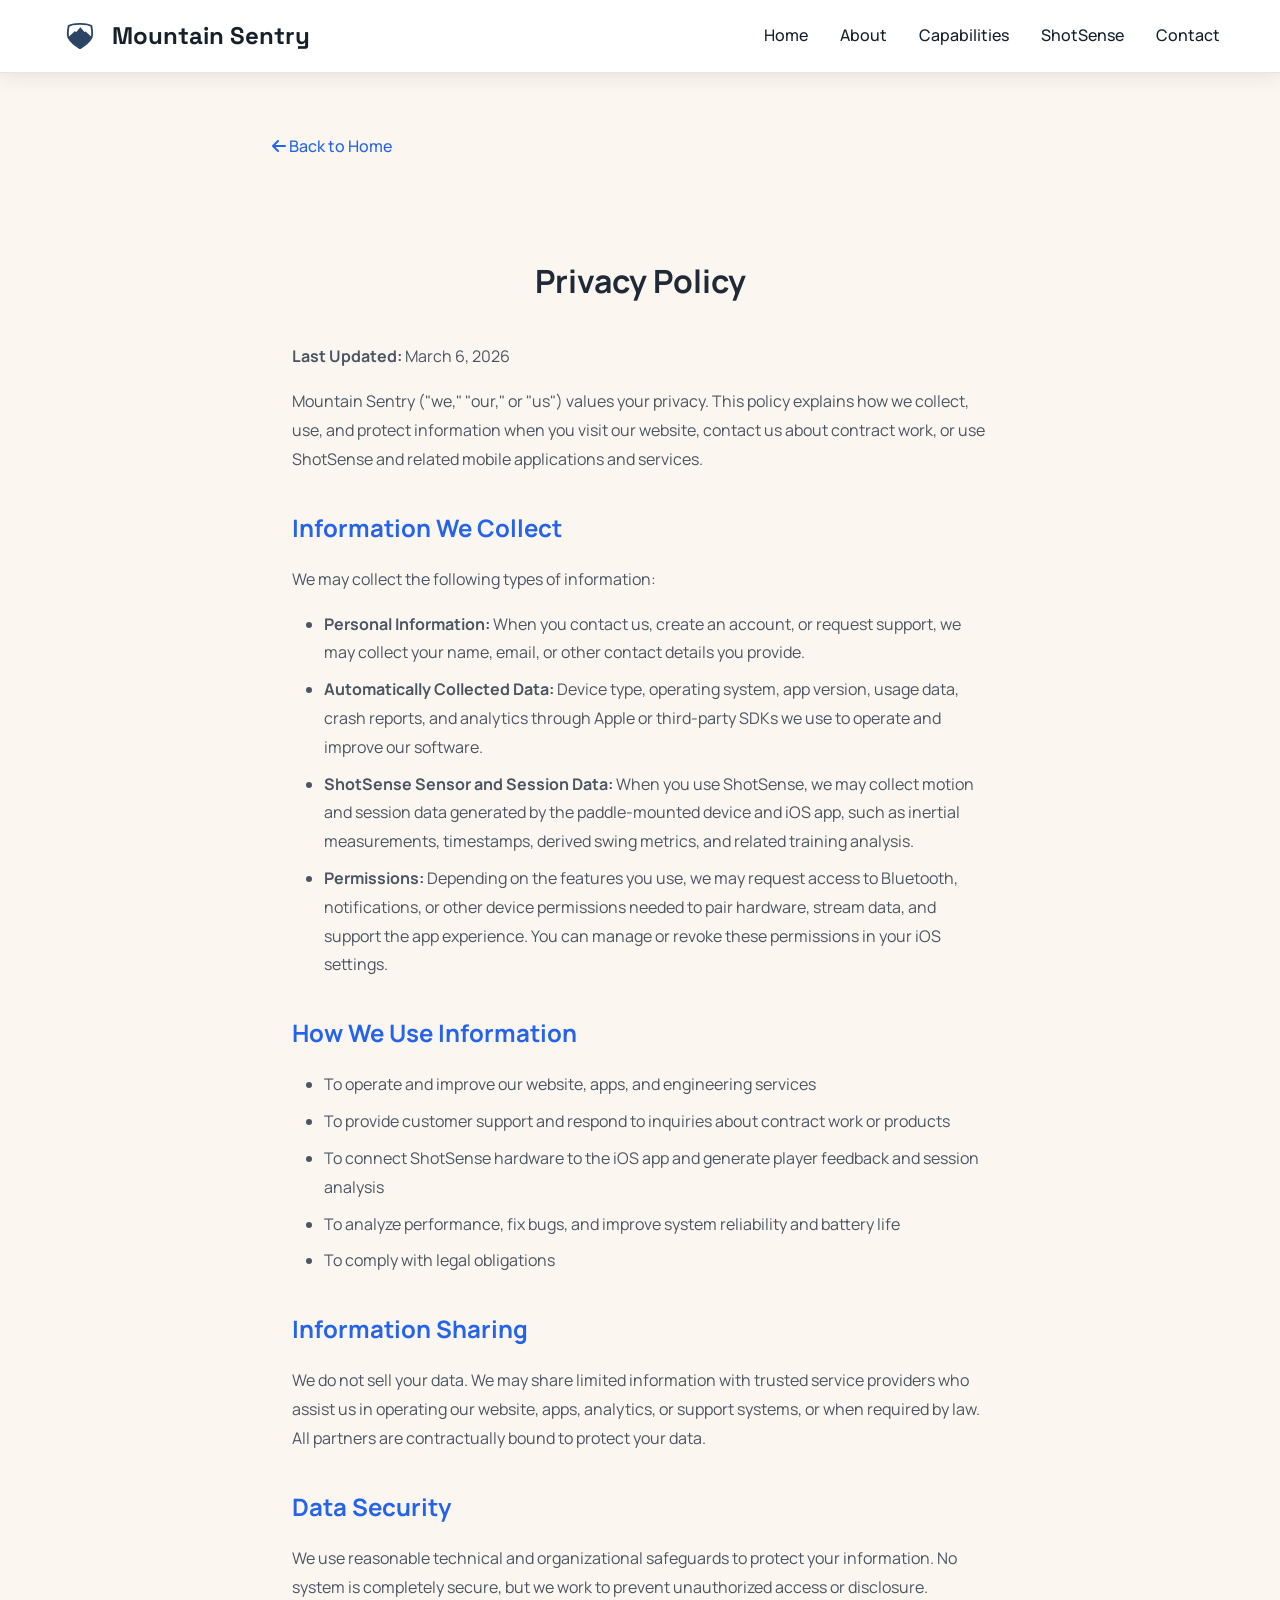
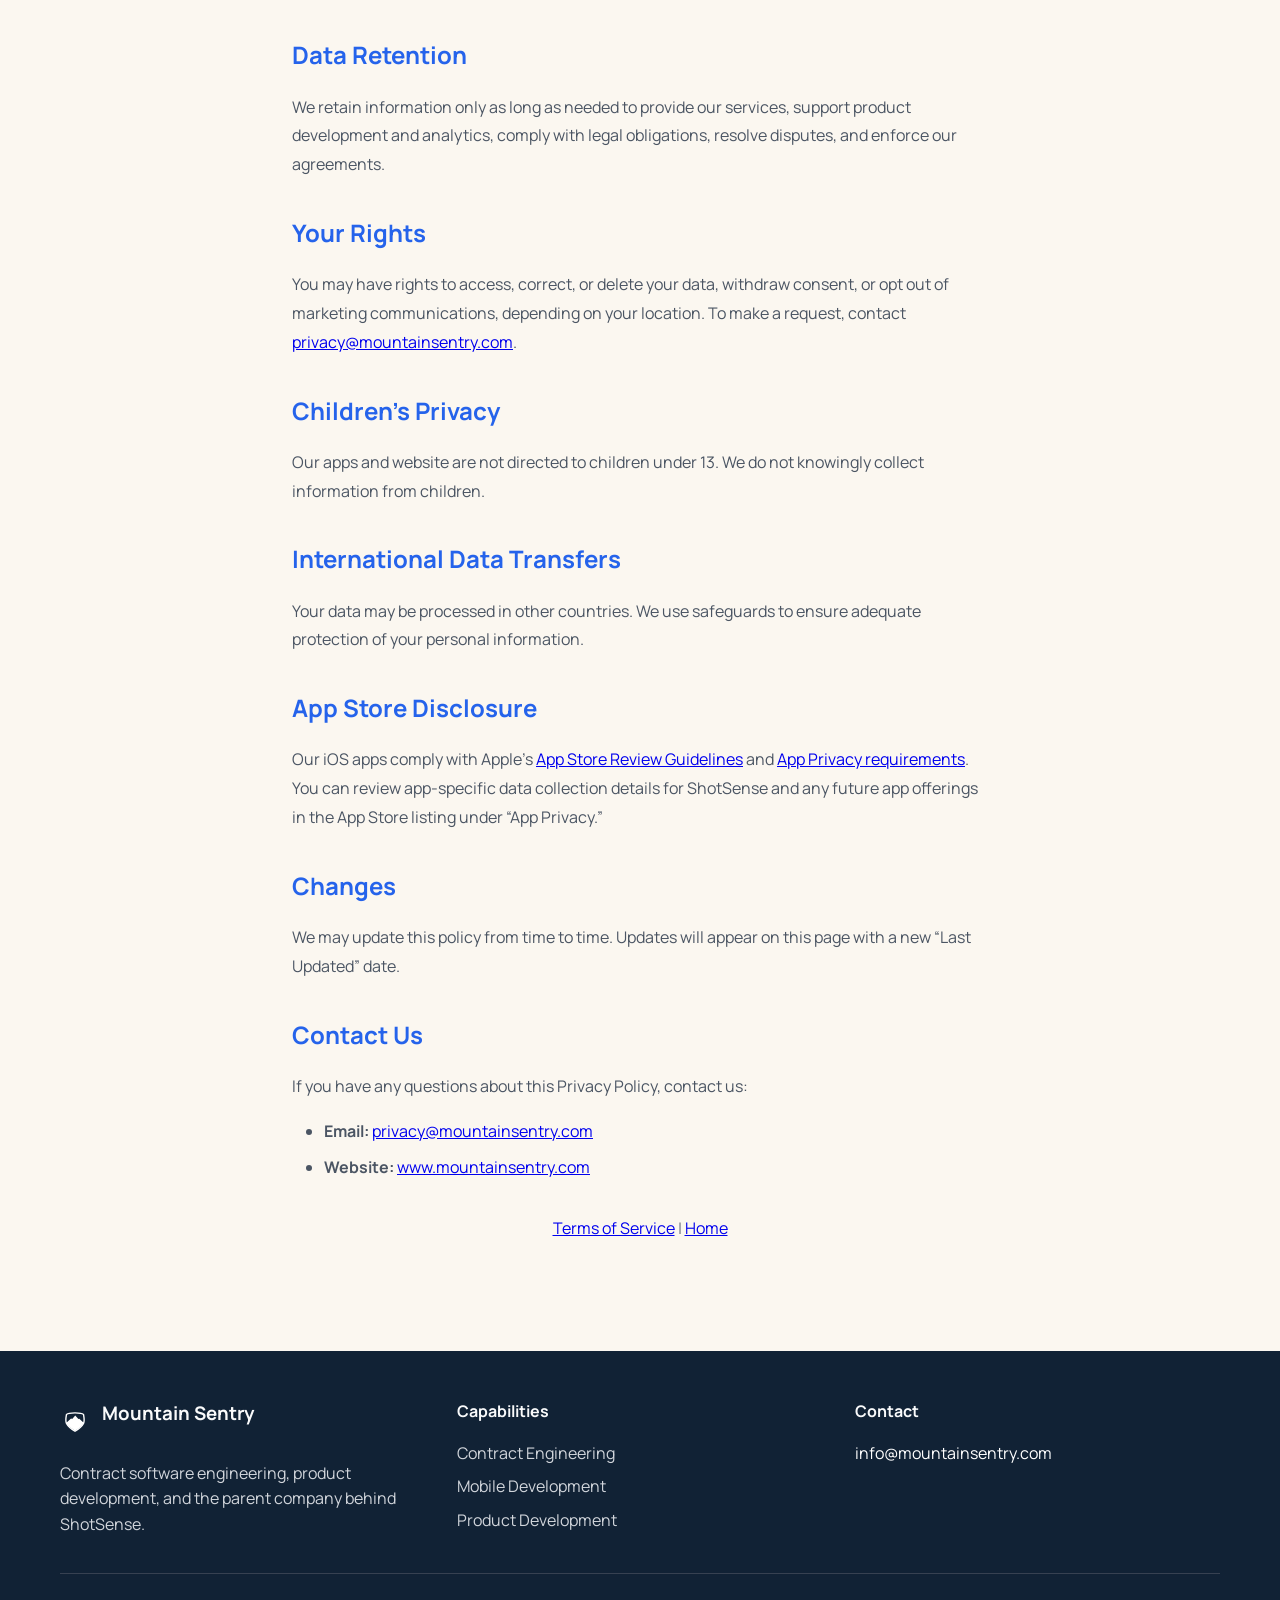
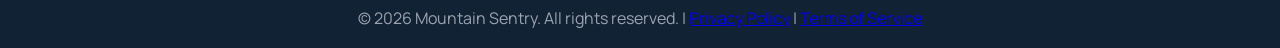
==== privacy-policy.html @ c1ce0cc3 "initial commit" ====
<!DOCTYPE html>
<html lang="en">

<head>
  <meta charset="UTF-8">
  <meta name="viewport" content="width=device-width, initial-scale=1.0">
  <title>Privacy Policy - Mountain Sentry</title>
  <link rel="stylesheet" href="styles.css">
  <link
    href="https://fonts.googleapis.com/css2?family=Manrope:wght@400;500;600;700;800&family=Space+Grotesk:wght@500;700&display=swap"
    rel="stylesheet">
  <link rel="stylesheet" href="https://cdnjs.cloudflare.com/ajax/libs/font-awesome/6.0.0/css/all.min.css">
  <style>
    .legal-content {
      max-width: 800px;
      margin: 0 auto;
      padding: 2rem;
      line-height: 1.8;
    }

    .legal-content h1 {
      color: #1f2937;
      margin-bottom: 2rem;
      text-align: center;
    }

    .legal-content h2 {
      color: #2563eb;
      margin-top: 2rem;
      margin-bottom: 1rem;
    }

    .legal-content h3 {
      color: #374151;
      margin-top: 1.5rem;
      margin-bottom: 0.5rem;
    }

    .legal-content p {
      margin-bottom: 1rem;
      color: #4b5563;
    }

    .legal-content ul {
      margin-bottom: 1rem;
      padding-left: 2rem;
    }

    .legal-content li {
      margin-bottom: 0.5rem;
      color: #4b5563;
    }

    .back-link {
      display: inline-block;
      margin-bottom: 2rem;
      color: #2563eb;
      text-decoration: none;
      font-weight: 500;
    }

    .back-link:hover {
      text-decoration: underline;
    }

    .last-updated {
      background: #f3f4f6;
      padding: 1rem;
      border-radius: 8px;
      margin-bottom: 2rem;
      text-align: center;
      color: #6b7280;
    }
  </style>
</head>

<body>
  <!-- Navigation -->
  <nav class="navbar">
    <div class="nav-container">
      <div class="nav-logo">
        <img src="logo.svg" alt="Mountain Sentry Logo" class="logo-img">
        <h2>Mountain Sentry</h2>
      </div>
      <ul class="nav-menu">
        <li class="nav-item">
          <a href="index.html" class="nav-link">Home</a>
        </li>
        <li class="nav-item">
          <a href="index.html#about" class="nav-link">About</a>
        </li>
        <li class="nav-item">
          <a href="index.html#capabilities" class="nav-link">Capabilities</a>
        </li>
        <li class="nav-item">
          <a href="index.html#shotsense" class="nav-link">ShotSense</a>
        </li>
        <li class="nav-item">
          <a href="index.html#contact" class="nav-link">Contact</a>
        </li>
      </ul>
      <div class="hamburger">
        <span class="bar"></span>
        <span class="bar"></span>
        <span class="bar"></span>
      </div>
    </div>
  </nav>

  <!-- Main Content -->
  <div class="container" style="padding-top: 100px;">
    <div class="legal-content">
      <a href="index.html" class="back-link">
        <i class="fas fa-arrow-left"></i> Back to Home
      </a>

      <div class="container" style="padding: 60px 20px; max-width: 800px; margin: auto;">
        <h1>Privacy Policy</h1>
        <p><strong>Last Updated:</strong> March 6, 2026</p>

        <p>Mountain Sentry ("we," "our," or "us") values your privacy. This policy explains how we collect, use, and
          protect information when you visit our website, contact us about contract work, or use ShotSense and related
          mobile applications and services.</p>

        <h2>Information We Collect</h2>
        <p>We may collect the following types of information:</p>
        <ul>
          <li><strong>Personal Information:</strong> When you contact us, create an account, or request support, we may
            collect your name, email, or other contact details you provide.</li>
          <li><strong>Automatically Collected Data:</strong> Device type, operating system, app version, usage data,
            crash reports, and analytics through Apple or third-party SDKs we use to operate and improve our software.
          </li>
          <li><strong>ShotSense Sensor and Session Data:</strong> When you use ShotSense, we may collect motion and
            session data generated by the paddle-mounted device and iOS app, such as inertial measurements, timestamps,
            derived swing metrics, and related training analysis.</li>
          <li><strong>Permissions:</strong> Depending on the features you use, we may request access to Bluetooth,
            notifications, or other device permissions needed to pair hardware, stream data, and support the app
            experience. You can manage or revoke these permissions in your iOS settings.</li>
        </ul>

        <h2>How We Use Information</h2>
        <ul>
          <li>To operate and improve our website, apps, and engineering services</li>
          <li>To provide customer support and respond to inquiries about contract work or products</li>
          <li>To connect ShotSense hardware to the iOS app and generate player feedback and session analysis</li>
          <li>To analyze performance, fix bugs, and improve system reliability and battery life</li>
          <li>To comply with legal obligations</li>
        </ul>

        <h2>Information Sharing</h2>
        <p>We do not sell your data. We may share limited information with trusted service providers who assist us in
          operating our website, apps, analytics, or support systems, or when required by law. All partners are
          contractually bound to protect your data.</p>

        <h2>Data Security</h2>
        <p>We use reasonable technical and organizational safeguards to protect your information. No system is
          completely secure, but we work to prevent unauthorized access or disclosure.</p>

        <h2>Data Retention</h2>
        <p>We retain information only as long as needed to provide our services, support product development and
          analytics, comply with legal obligations, resolve disputes, and enforce our agreements.</p>

        <h2>Your Rights</h2>
        <p>You may have rights to access, correct, or delete your data, withdraw consent, or opt out of marketing
          communications, depending on your location. To make a request, contact <a
            href="mailto:privacy@mountainsentry.com">privacy@mountainsentry.com</a>.</p>

        <h2>Children’s Privacy</h2>
        <p>Our apps and website are not directed to children under 13. We do not knowingly collect information from
          children.</p>

        <h2>International Data Transfers</h2>
        <p>Your data may be processed in other countries. We use safeguards to ensure adequate protection of your
          personal
          information.</p>

        <h2>App Store Disclosure</h2>
        <p>Our iOS apps comply with Apple’s <a href="https://developer.apple.com/app-store/review/guidelines/"
            target="_blank">App Store Review Guidelines</a> and <a href="https://developer.apple.com/privacy/"
            target="_blank">App Privacy requirements</a>. You can review app-specific data collection details for
          ShotSense and any future app offerings in the App Store listing under “App Privacy.”</p>

        <h2>Changes</h2>
        <p>We may update this policy from time to time. Updates will appear on this page with a new “Last Updated” date.
        </p>

        <h2>Contact Us</h2>
        <p>If you have any questions about this Privacy Policy, contact us:</p>
        <ul>
          <li><strong>Email:</strong> <a href="mailto:privacy@mountainsentry.com">privacy@mountainsentry.com</a></li>
          <li><strong>Website:</strong> <a href="https://www.mountainsentry.com">www.mountainsentry.com</a></li>
        </ul>

        <p style="text-align: center; color: #6b7280; margin-top: 2rem;">
          <a href="https://www.mountainsentry.com/terms-of-service.html">Terms of Service</a> |
          <a href="https://www.mountainsentry.com">Home</a>
        </p>
      </div>

    </div>
  </div>


  <!-- Footer -->
  <footer class="footer">
    <div class="container">
      <div class="footer-content">
        <div class="footer-section">
          <div class="footer-logo">
            <img src="logo.svg" alt="Mountain Sentry Logo" class="footer-logo-img">
            <h3>Mountain Sentry</h3>
          </div>
          <p>Contract software engineering, product development, and the parent company behind ShotSense.</p>
        </div>
        <div class="footer-section">
          <h4>Capabilities</h4>
          <ul>
            <li><a href="index.html#capabilities">Contract Engineering</a></li>
            <li><a href="index.html#capabilities">Mobile Development</a></li>
            <li><a href="index.html#capabilities">Product Development</a></li>
          </ul>
        </div>
        <div class="footer-section">
          <h4>Contact</h4>
          <ul>
            <li>info@mountainsentry.com</li>
          </ul>
        </div>
      </div>
      <div class="footer-bottom">
        <p>&copy; 2026 Mountain Sentry. All rights reserved. |
          <a href="privacy-policy.html">Privacy Policy</a> |
          <a href="terms-of-service.html">Terms of Service</a>
        </p>
      </div>
    </div>
  </footer>

  <script src="script.js"></script>
</body>

</html>
---- styles.css ----
:root {
  --bg: #f3efe6;
  --bg-soft: #fbf7f0;
  --surface: #ffffff;
  --surface-strong: #112235;
  --text: #16202a;
  --text-soft: #516170;
  --accent: #d26839;
  --accent-dark: #b34f24;
  --accent-cool: #1f7a78;
  --border: #e4dbce;
  --shadow: 0 20px 45px rgba(17, 34, 53, 0.08);
}

/* Reset and Base Styles */
* {
  margin: 0;
  padding: 0;
  box-sizing: border-box;
}

body {
  font-family: 'Manrope', sans-serif;
  line-height: 1.6;
  color: var(--text);
  overflow-x: hidden;
  background: var(--bg-soft);
}

.container {
  max-width: 1200px;
  margin: 0 auto;
  padding: 0 20px;
}

/* Navigation */
.navbar {
  position: fixed;
  top: 0;
  width: 100%;
  background: rgba(251, 247, 240, 0.88);
  backdrop-filter: blur(10px);
  z-index: 1000;
  padding: 1rem 0;
  box-shadow: 0 2px 20px rgba(17, 34, 53, 0.08);
  border-bottom: 1px solid rgba(228, 219, 206, 0.7);
}

.nav-container {
  max-width: 1200px;
  margin: 0 auto;
  padding: 0 20px;
  display: flex;
  justify-content: space-between;
  align-items: center;
}

.nav-logo {
  display: flex;
  align-items: center;
  gap: 0.75rem;
}

.nav-logo .logo-img {
  width: 40px;
  height: 40px;
  filter: brightness(0) saturate(100%) invert(23%) sepia(17%) saturate(1541%) hue-rotate(174deg) brightness(95%) contrast(89%);
}

.nav-logo h2 {
  font-family: 'Space Grotesk', sans-serif;
  color: var(--text);
  font-weight: 700;
  font-size: 1.5rem;
}

.nav-menu {
  display: flex;
  list-style: none;
  gap: 2rem;
}

.nav-link {
  text-decoration: none;
  color: var(--text);
  font-weight: 500;
  transition: color 0.3s ease;
}

.nav-link:hover {
  color: var(--accent);
}

.hamburger {
  display: none;
  flex-direction: column;
  cursor: pointer;
}

.bar {
  width: 25px;
  height: 3px;
  background-color: var(--text);
  margin: 3px 0;
  transition: 0.3s;
}

/* Hero Section */
.hero {
  min-height: 100vh;
  display: flex;
  align-items: center;
  background:
    radial-gradient(circle at top left,
      rgba(210, 104, 57, 0.28),
      transparent 32%),
    radial-gradient(circle at bottom right,
      rgba(31, 122, 120, 0.22),
      transparent 28%),
    linear-gradient(135deg, #112235 0%, #193a55 48%, #1f7a78 100%);
  color: white;
  padding-top: 80px;
}

.hero-container {
  max-width: 1500px;
  margin: 0 auto;
  padding: 0 20px;
  display: grid;
  grid-template-columns: 1fr 1fr;
  gap: 4rem;
  align-items: center;
}

.hero-logo {
  margin-bottom: 2rem;
  text-align: left;
}

.hero-logo-img {
  width: 120px;
  height: 120px;
  filter: brightness(0) saturate(100%) invert(100%);
}

.hero-content h1 {
  font-family: 'Space Grotesk', sans-serif;
  font-size: 3.5rem;
  font-weight: 700;
  margin-bottom: 1rem;
  line-height: 1.05;
}

.hero-content h2 {
  font-size: 1.5rem;
  font-weight: 500;
  margin-bottom: 1.5rem;
  opacity: 0.95;
  /* max-width: 12ch; */
}

.hero-content p {
  font-size: 1.1rem;
  margin-bottom: 2rem;
  opacity: 0.86;
  max-width: 60ch;
}

.eyebrow {
  display: inline-flex;
  align-items: center;
  gap: 0.5rem;
  font-size: 0.82rem;
  font-weight: 800;
  letter-spacing: 0.16em;
  text-transform: uppercase;
  color: #ffd9c7;
  margin-bottom: 1rem;
}

.eyebrow::before {
  content: '';
  width: 2.5rem;
  height: 1px;
  background: currentColor;
}

.eyebrow-dark {
  color: var(--accent);
}

.hero-buttons {
  display: flex;
  gap: 1rem;
  flex-wrap: wrap;
  margin-bottom: 2rem;
}

.btn {
  padding: 12px 24px;
  border-radius: 999px;
  text-decoration: none;
  font-weight: 600;
  transition: all 0.3s ease;
  display: inline-block;
}

.btn-primary {
  background: var(--accent);
  color: white;
}

.btn-primary:hover {
  background: var(--accent-dark);
  transform: translateY(-2px);
}

.btn-secondary {
  background: transparent;
  color: white;
  border: 1px solid rgba(255, 255, 255, 0.55);
}

.btn-secondary:hover {
  background: white;
  color: var(--surface-strong);
}

.btn-tertiary {
  background: rgba(255, 255, 255, 0.12);
  color: white;
  border: 1px solid rgba(255, 255, 255, 0.18);
}

.btn-tertiary:hover {
  background: rgba(255, 255, 255, 0.2);
}

.hero-highlights {
  display: flex;
  flex-wrap: wrap;
  gap: 0.85rem;
}

.hero-highlight {
  padding: 0.7rem 1rem;
  border: 1px solid rgba(255, 255, 255, 0.16);
  border-radius: 999px;
  background: rgba(255, 255, 255, 0.08);
  backdrop-filter: blur(8px);
}

.hero-highlight span {
  font-size: 0.95rem;
  font-weight: 600;
}

.hero-graphic {
  display: flex;
  justify-content: center;
  align-items: center;
  gap: 2rem;
  font-size: 4rem;
  opacity: 0.9;
  min-height: 340px;
  padding: 2rem;
  border: 1px solid rgba(255, 255, 255, 0.14);
  border-radius: 32px;
  background: linear-gradient(180deg,
      rgba(255, 255, 255, 0.11),
      rgba(255, 255, 255, 0.05));
  box-shadow: 0 28px 70px rgba(8, 18, 29, 0.3);
}

.hero-graphic i:nth-child(2) {
  color: #ffd9c7;
  transform: translateY(22px);
}

/* Section Titles */
.section-title {
  text-align: center;
  font-size: 2.5rem;
  font-weight: 700;
  font-family: 'Space Grotesk', sans-serif;
  margin-bottom: 1rem;
  color: var(--text);
}

.section-intro {
  max-width: 760px;
  margin: 0 auto 3rem;
  text-align: center;
  font-size: 1.08rem;
  color: var(--text-soft);
}

/* About Section */
.about {
  padding: 5rem 0;
  background: var(--bg-soft);
}

.about-content {
  display: grid;
  grid-template-columns: 1.5fr 1fr;
  gap: 4rem;
  align-items: start;
}

.about-text h3 {
  font-size: 1.8rem;
  font-weight: 600;
  margin-bottom: 1.5rem;
  color: var(--text);
}

.about-text p {
  font-size: 1.1rem;
  margin-bottom: 2rem;
  color: var(--text-soft);
}

.business-info {
  display: grid;
  gap: 1.5rem;
}

.info-item {
  display: grid;
  gap: 0.3rem;
  padding: 1rem 1.2rem;
  border-radius: 18px;
  background: rgba(255, 255, 255, 0.62);
  border: 1px solid var(--border);
}

.info-item h4 {
  font-weight: 600;
  color: var(--text);
  display: flex;
  align-items: center;
  gap: 0.5rem;
}

.info-item p {
  color: var(--text-soft);
  margin: 0;
}

.about-panel {
  padding: 2rem;
  background: linear-gradient(180deg, #fff9f1, #ffffff);
  border-radius: 28px;
  border: 1px solid var(--border);
  box-shadow: var(--shadow);
}

.about-panel h3 {
  font-family: 'Space Grotesk', sans-serif;
  font-size: 1.4rem;
  margin-bottom: 1.25rem;
}

.about-panel ul {
  list-style: none;
  display: grid;
  gap: 1rem;
}

.about-panel li {
  position: relative;
  padding-left: 1.75rem;
  color: var(--text-soft);
}

.about-panel li::before {
  content: '•';
  position: absolute;
  left: 0;
  color: var(--accent);
  font-size: 1.3rem;
  line-height: 1;
}

/* Services Section */
.services {
  padding: 5rem 0;
  background: linear-gradient(180deg,
      rgba(255, 255, 255, 0.3),
      rgba(255, 255, 255, 0.85));
}

.services-grid {
  display: grid;
  grid-template-columns: repeat(auto-fit, minmax(260px, 1fr));
  gap: 2rem;
}

.service-card {
  background: var(--surface);
  padding: 2rem;
  border-radius: 24px;
  border: 1px solid var(--border);
  box-shadow: var(--shadow);
  transition:
    transform 0.3s ease,
    box-shadow 0.3s ease;
}

.service-card:hover {
  transform: translateY(-5px);
  box-shadow: 0 28px 50px rgba(17, 34, 53, 0.12);
}

.service-icon {
  font-size: 3rem;
  color: var(--accent);
  margin-bottom: 1.5rem;
}

.service-card h3 {
  font-size: 1.5rem;
  font-weight: 600;
  margin-bottom: 1rem;
  color: var(--text);
}

.service-card p {
  color: var(--text-soft);
  margin-bottom: 1.5rem;
}

.service-card ul {
  list-style: none;
}

.service-card li {
  padding: 0.5rem 0;
  color: #4b5563;
  position: relative;
  padding-left: 1.5rem;
}

.service-card li::before {
  content: '✓';
  position: absolute;
  left: 0;
  color: var(--accent-cool);
  font-weight: bold;
}

/* ShotSense Section */
.shotsense {
  padding: 5rem 0;
  background:
    radial-gradient(circle at top right,
      rgba(31, 122, 120, 0.08),
      transparent 24%),
    linear-gradient(180deg, #102132 0%, #142d43 100%);
  color: white;
}

.shotsense .section-title,
.shotsense .section-intro {
  color: white;
}

.shotsense .section-intro {
  color: rgba(255, 255, 255, 0.76);
}

.shotsense-header {
  margin-bottom: 3rem;
}

.shotsense-grid {
  display: grid;
  grid-template-columns: repeat(auto-fit, minmax(250px, 1fr));
  gap: 1.5rem;
}

.shotsense-card {
  padding: 2rem;
  border-radius: 24px;
  background: rgba(255, 255, 255, 0.08);
  border: 1px solid rgba(255, 255, 255, 0.12);
  box-shadow: 0 20px 40px rgba(8, 18, 29, 0.18);
}

.shotsense-card-primary {
  background: linear-gradient(180deg,
      rgba(210, 104, 57, 0.2),
      rgba(255, 255, 255, 0.08));
}

.shotsense-card h3 {
  font-family: 'Space Grotesk', sans-serif;
  margin-bottom: 1rem;
  font-size: 1.35rem;
}

.shotsense-card p,
.shotsense-card li {
  color: rgba(255, 255, 255, 0.8);
}

.shotsense-card ul {
  list-style: none;
  display: grid;
  gap: 0.8rem;
}

.shotsense-card li {
  position: relative;
  padding-left: 1.5rem;
}

.shotsense-card li::before {
  content: '';
  position: absolute;
  left: 0;
  top: 0.65rem;
  width: 0.55rem;
  height: 0.55rem;
  border-radius: 999px;
  background: #ffd9c7;
}

/* Contact Section */
.contact {
  padding: 5rem 0;
  background: var(--bg-soft);
}

.contact-content {
  display: grid;
  grid-template-columns: 1fr 1fr;
  gap: 4rem;
}

.contact-info h3 {
  font-size: 1.8rem;
  font-weight: 600;
  margin-bottom: 1rem;
  color: var(--text);
}

.contact-info p {
  color: var(--text-soft);
  margin-bottom: 2rem;
}

.contact-note {
  max-width: 54ch;
}

.contact-details {
  display: grid;
  gap: 1.5rem;
}

.contact-item {
  display: flex;
  align-items: flex-start;
  gap: 1rem;
}

.contact-item i {
  font-size: 1.2rem;
  color: var(--accent);
  margin-top: 0.2rem;
}

.contact-item h4 {
  font-weight: 600;
  color: var(--text);
  margin-bottom: 0.5rem;
}

.contact-item p {
  color: var(--text-soft);
  margin: 0;
}

.contact-form {
  background: var(--surface);
  padding: 2rem;
  border-radius: 24px;
  border: 1px solid var(--border);
  box-shadow: var(--shadow);
}

.form-group {
  margin-bottom: 1.5rem;
}

.form-group label {
  display: block;
  margin-bottom: 0.5rem;
  font-weight: 500;
  color: var(--text);
}

.form-group input,
.form-group textarea {
  width: 100%;
  padding: 12px;
  border: 1px solid var(--border);
  border-radius: 14px;
  font-size: 1rem;
  transition: border-color 0.3s ease;
  background: #fffdf8;
}

.form-group input:focus,
.form-group textarea:focus {
  outline: none;
  border-color: var(--accent);
}

/* Footer */
.footer {
  background: #112235;
  color: white;
  padding: 3rem 0 1rem;
}

.footer-content {
  display: grid;
  grid-template-columns: repeat(auto-fit, minmax(250px, 1fr));
  gap: 2rem;
  margin-bottom: 2rem;
}

.footer-logo {
  display: flex;
  align-items: center;
  gap: 0.75rem;
  margin-bottom: 1rem;
}

.footer-logo-img {
  width: 30px;
  height: 30px;
  filter: brightness(0) saturate(100%) invert(100%);
}

.footer-section h3,
.footer-section h4 {
  margin-bottom: 1rem;
  color: #f9fafb;
}

.footer-section p {
  color: #d1d5db;
  line-height: 1.6;
}

.footer-section ul {
  list-style: none;
}

.footer-section li {
  margin-bottom: 0.5rem;
}

.footer-section a {
  color: #d1d5db;
  text-decoration: none;
  transition: color 0.3s ease;
}

.footer-section a:hover {
  color: #ffd9c7;
}

.footer-bottom {
  text-align: center;
  padding-top: 2rem;
  border-top: 1px solid #374151;
  color: #9ca3af;
}

/* Responsive Design */
@media (max-width: 768px) {
  .hamburger {
    display: flex;
  }

  .nav-menu {
    position: fixed;
    left: -100%;
    top: 70px;
    flex-direction: column;
    background-color: var(--bg-soft);
    width: 100%;
    text-align: center;
    transition: 0.3s;
    box-shadow: 0 10px 27px rgba(17, 34, 53, 0.08);
    padding: 2rem 0;
  }

  .nav-menu.active {
    left: 0;
  }

  .hero-container {
    grid-template-columns: 1fr;
    text-align: center;
  }

  .hero-logo {
    text-align: center;
  }

  .hero-content h1 {
    font-size: 2.5rem;
  }

  .hero-content h2,
  .hero-content p {
    max-width: none;
  }

  .hero-graphic {
    font-size: 3rem;
    margin-top: 2rem;
  }

  .about-content {
    grid-template-columns: 1fr;
  }

  .contact-content {
    grid-template-columns: 1fr;
  }

  .services-grid {
    grid-template-columns: 1fr;
  }

  .hero-buttons {
    justify-content: center;
  }

  .hero-highlights {
    justify-content: center;
  }
}

@media (max-width: 480px) {
  .hero-content h1 {
    font-size: 2rem;
  }

  .section-title {
    font-size: 2rem;
  }

  .service-card {
    padding: 1.5rem;
  }

  .shotsense-card,
  .contact-form,
  .about-panel {
    padding: 1.5rem;
  }
}
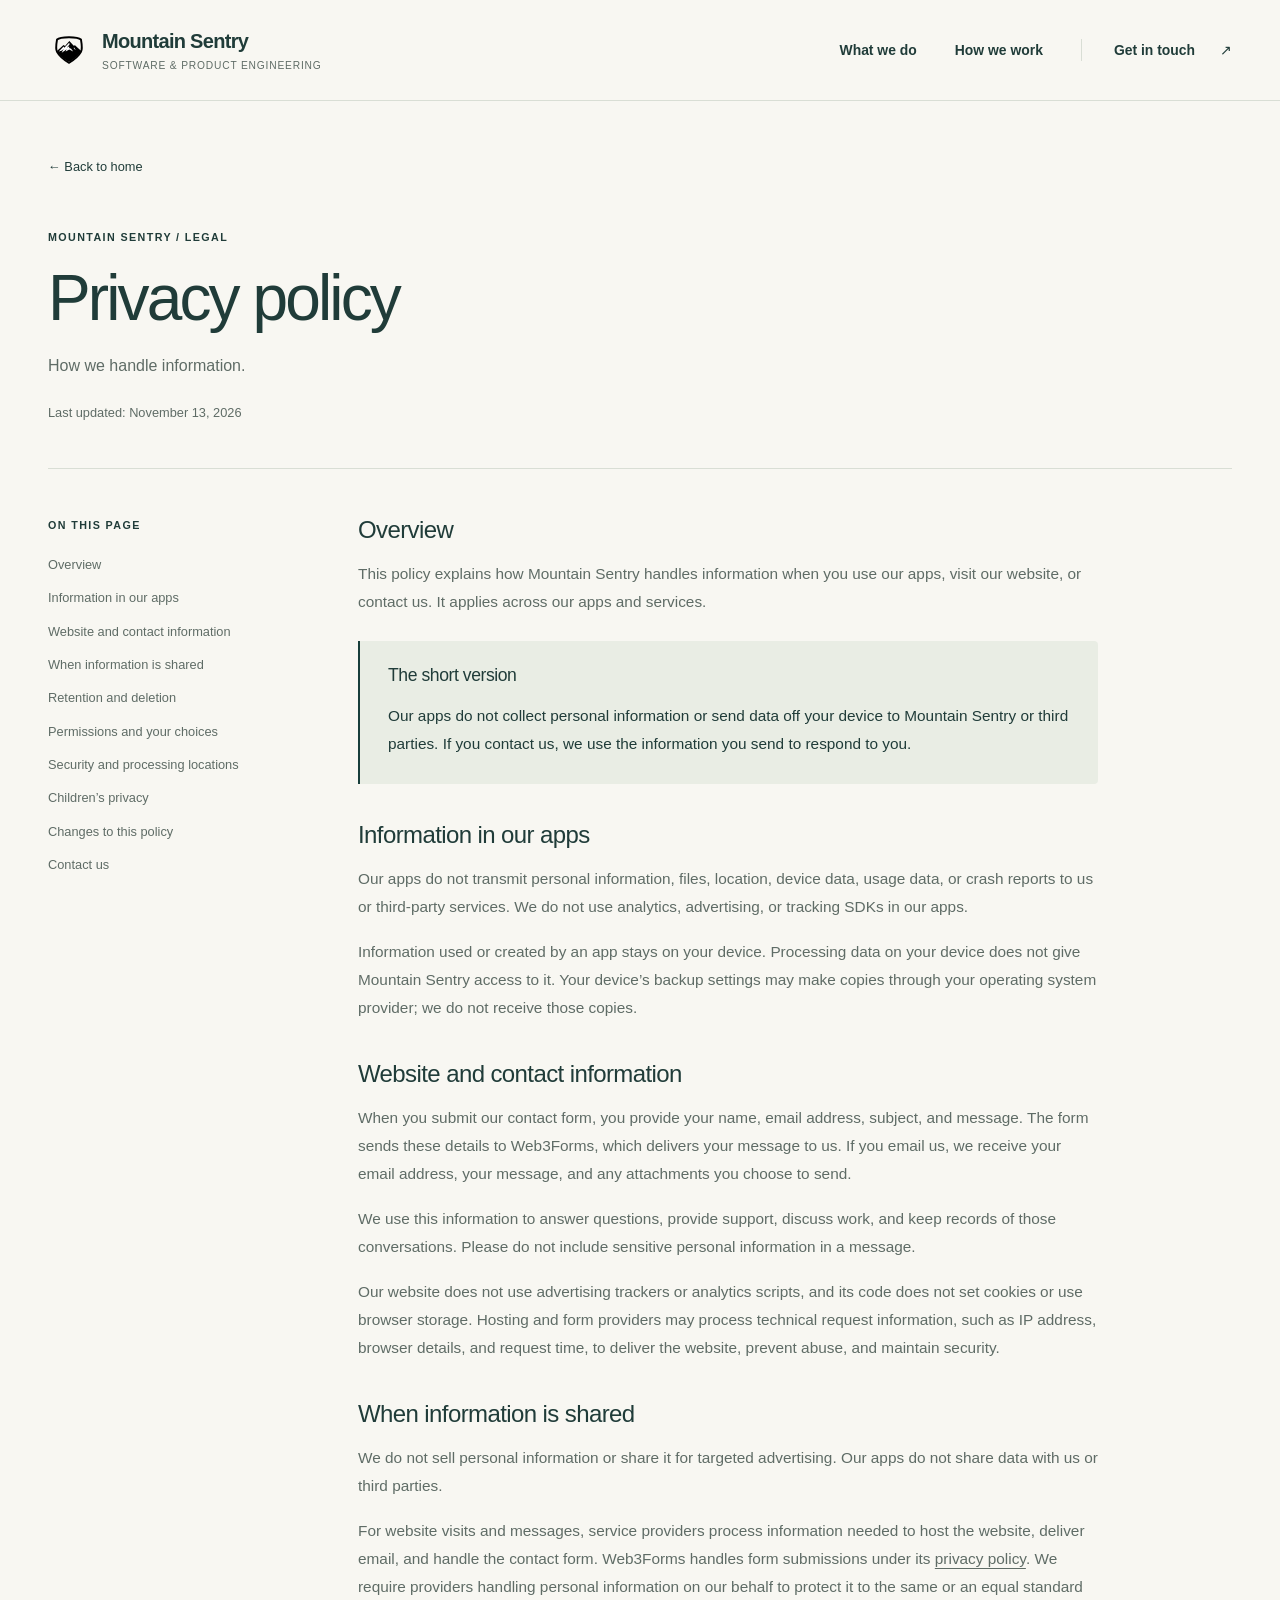
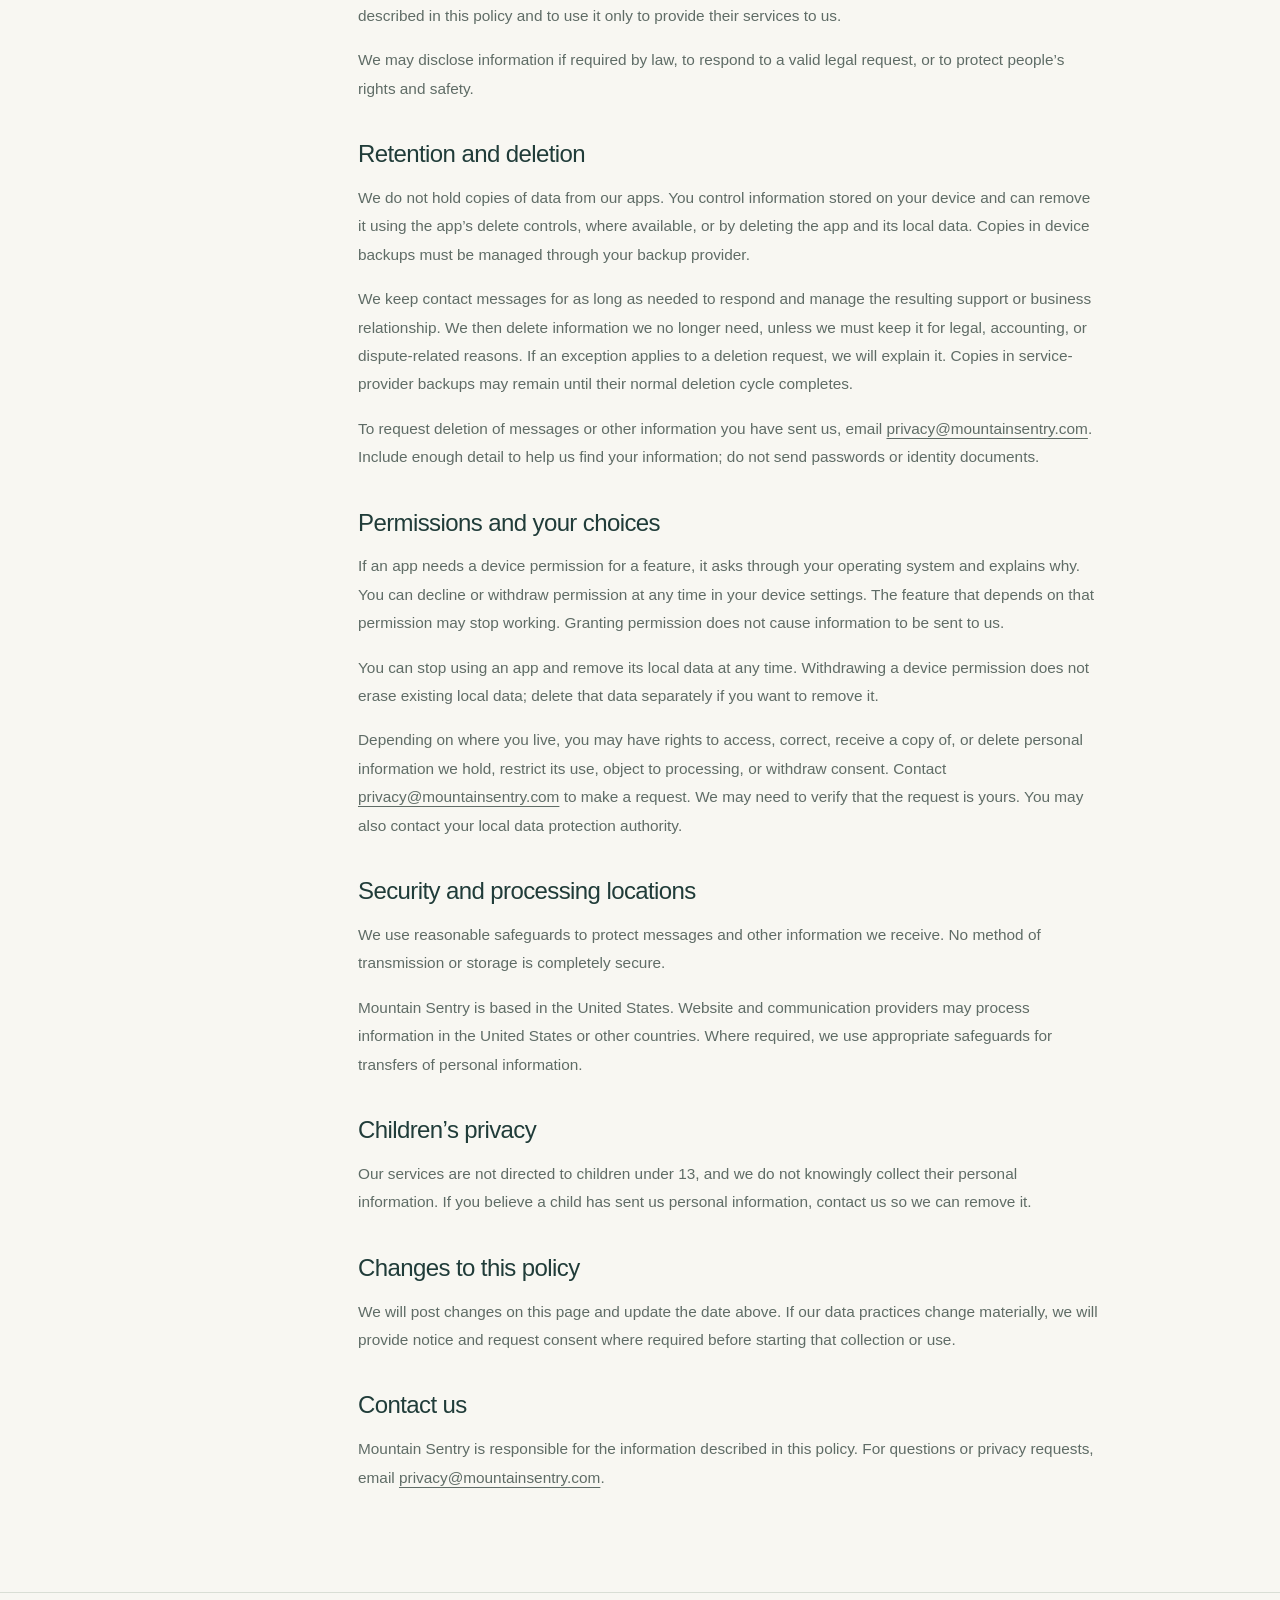
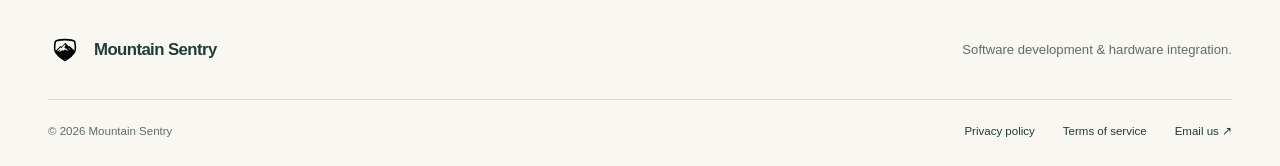
==== commit debbd6a7: "update site" ====
--- a/privacy-policy.html
+++ b/privacy-policy.html
@@ -1,242 +1,229 @@
 <!DOCTYPE html>
 <html lang="en">
-
-<head>
-  <meta charset="UTF-8">
-  <meta name="viewport" content="width=device-width, initial-scale=1.0">
-  <title>Privacy Policy - Mountain Sentry</title>
-  <link rel="stylesheet" href="styles.css">
-  <link
-    href="https://fonts.googleapis.com/css2?family=Manrope:wght@400;500;600;700;800&family=Space+Grotesk:wght@500;700&display=swap"
-    rel="stylesheet">
-  <link rel="stylesheet" href="https://cdnjs.cloudflare.com/ajax/libs/font-awesome/6.0.0/css/all.min.css">
-  <style>
-    .legal-content {
-      max-width: 800px;
-      margin: 0 auto;
-      padding: 2rem;
-      line-height: 1.8;
-    }
-
-    .legal-content h1 {
-      color: #1f2937;
-      margin-bottom: 2rem;
-      text-align: center;
-    }
-
-    .legal-content h2 {
-      color: #2563eb;
-      margin-top: 2rem;
-      margin-bottom: 1rem;
-    }
-
-    .legal-content h3 {
-      color: #374151;
-      margin-top: 1.5rem;
-      margin-bottom: 0.5rem;
-    }
-
-    .legal-content p {
-      margin-bottom: 1rem;
-      color: #4b5563;
-    }
-
-    .legal-content ul {
-      margin-bottom: 1rem;
-      padding-left: 2rem;
-    }
-
-    .legal-content li {
-      margin-bottom: 0.5rem;
-      color: #4b5563;
-    }
-
-    .back-link {
-      display: inline-block;
-      margin-bottom: 2rem;
-      color: #2563eb;
-      text-decoration: none;
-      font-weight: 500;
-    }
-
-    .back-link:hover {
-      text-decoration: underline;
-    }
-
-    .last-updated {
-      background: #f3f4f6;
-      padding: 1rem;
-      border-radius: 8px;
-      margin-bottom: 2rem;
-      text-align: center;
-      color: #6b7280;
-    }
-  </style>
-</head>
-
-<body>
-  <!-- Navigation -->
-  <nav class="navbar">
-    <div class="nav-container">
-      <div class="nav-logo">
-        <img src="logo.svg" alt="Mountain Sentry Logo" class="logo-img">
-        <h2>Mountain Sentry</h2>
-      </div>
-      <ul class="nav-menu">
-        <li class="nav-item">
-          <a href="index.html" class="nav-link">Home</a>
-        </li>
-        <li class="nav-item">
-          <a href="index.html#about" class="nav-link">About</a>
-        </li>
-        <li class="nav-item">
-          <a href="index.html#capabilities" class="nav-link">Capabilities</a>
-        </li>
-        <li class="nav-item">
-          <a href="index.html#shotsense" class="nav-link">ShotSense</a>
-        </li>
-        <li class="nav-item">
-          <a href="index.html#contact" class="nav-link">Contact</a>
-        </li>
-      </ul>
-      <div class="hamburger">
-        <span class="bar"></span>
-        <span class="bar"></span>
-        <span class="bar"></span>
-      </div>
-    </div>
-  </nav>
-
-  <!-- Main Content -->
-  <div class="container" style="padding-top: 100px;">
-    <div class="legal-content">
-      <a href="index.html" class="back-link">
-        <i class="fas fa-arrow-left"></i> Back to Home
-      </a>
-
-      <div class="container" style="padding: 60px 20px; max-width: 800px; margin: auto;">
-        <h1>Privacy Policy</h1>
-        <p><strong>Last Updated:</strong> March 6, 2026</p>
-
-        <p>Mountain Sentry ("we," "our," or "us") values your privacy. This policy explains how we collect, use, and
-          protect information when you visit our website, contact us about contract work, or use ShotSense and related
-          mobile applications and services.</p>
-
-        <h2>Information We Collect</h2>
-        <p>We may collect the following types of information:</p>
-        <ul>
-          <li><strong>Personal Information:</strong> When you contact us, create an account, or request support, we may
-            collect your name, email, or other contact details you provide.</li>
-          <li><strong>Automatically Collected Data:</strong> Device type, operating system, app version, usage data,
-            crash reports, and analytics through Apple or third-party SDKs we use to operate and improve our software.
+  <head>
+    <meta charset="UTF-8">
+    <meta name="viewport" content="width=device-width, initial-scale=1.0">
+    <meta name="description" content="How Mountain Sentry handles information in its apps, on its website, and when you contact us.">
+    <meta name="theme-color" content="#183e3b">
+    <title>Privacy Policy — Mountain Sentry</title>
+    <link rel="icon" href="logo.svg" type="image/svg+xml">
+    <link rel="stylesheet" href="styles.css">
+    <script src="script.js" defer></script>
+  </head>
+  <body>
+    <a class="skip-link" href="#main">Skip to content</a>
+    <header class="site-header">
+      <nav class="container nav" aria-label="Main navigation">
+        <a class="brand" href="index.html" aria-label="Mountain Sentry home"><img src="logo.svg" width="40" height="40" alt=""><span>Mountain Sentry<span class="brand-detail">Software &amp; product engineering</span></span></a>
+        <button class="menu-toggle" type="button" aria-expanded="false" aria-controls="nav-menu" hidden>Menu <span aria-hidden="true">+</span></button>
+        <ul class="nav-menu" id="nav-menu">
+          <li>
+            <a href="index.html#capabilities">What we do</a>
           </li>
-          <li><strong>ShotSense Sensor and Session Data:</strong> When you use ShotSense, we may collect motion and
-            session data generated by the paddle-mounted device and iOS app, such as inertial measurements, timestamps,
-            derived swing metrics, and related training analysis.</li>
-          <li><strong>Permissions:</strong> Depending on the features you use, we may request access to Bluetooth,
-            notifications, or other device permissions needed to pair hardware, stream data, and support the app
-            experience. You can manage or revoke these permissions in your iOS settings.</li>
+          <li>
+            <a href="index.html#about">How we work</a>
+          </li>
+          <li>
+            <a class="nav-contact" href="index.html#contact">Get in touch <span aria-hidden="true">↗</span></a>
+          </li>
         </ul>
-
-        <h2>How We Use Information</h2>
-        <ul>
-          <li>To operate and improve our website, apps, and engineering services</li>
-          <li>To provide customer support and respond to inquiries about contract work or products</li>
-          <li>To connect ShotSense hardware to the iOS app and generate player feedback and session analysis</li>
-          <li>To analyze performance, fix bugs, and improve system reliability and battery life</li>
-          <li>To comply with legal obligations</li>
-        </ul>
-
-        <h2>Information Sharing</h2>
-        <p>We do not sell your data. We may share limited information with trusted service providers who assist us in
-          operating our website, apps, analytics, or support systems, or when required by law. All partners are
-          contractually bound to protect your data.</p>
-
-        <h2>Data Security</h2>
-        <p>We use reasonable technical and organizational safeguards to protect your information. No system is
-          completely secure, but we work to prevent unauthorized access or disclosure.</p>
-
-        <h2>Data Retention</h2>
-        <p>We retain information only as long as needed to provide our services, support product development and
-          analytics, comply with legal obligations, resolve disputes, and enforce our agreements.</p>
-
-        <h2>Your Rights</h2>
-        <p>You may have rights to access, correct, or delete your data, withdraw consent, or opt out of marketing
-          communications, depending on your location. To make a request, contact <a
-            href="mailto:privacy@mountainsentry.com">privacy@mountainsentry.com</a>.</p>
-
-        <h2>Children’s Privacy</h2>
-        <p>Our apps and website are not directed to children under 13. We do not knowingly collect information from
-          children.</p>
-
-        <h2>International Data Transfers</h2>
-        <p>Your data may be processed in other countries. We use safeguards to ensure adequate protection of your
-          personal
-          information.</p>
-
-        <h2>App Store Disclosure</h2>
-        <p>Our iOS apps comply with Apple’s <a href="https://developer.apple.com/app-store/review/guidelines/"
-            target="_blank">App Store Review Guidelines</a> and <a href="https://developer.apple.com/privacy/"
-            target="_blank">App Privacy requirements</a>. You can review app-specific data collection details for
-          ShotSense and any future app offerings in the App Store listing under “App Privacy.”</p>
-
-        <h2>Changes</h2>
-        <p>We may update this policy from time to time. Updates will appear on this page with a new “Last Updated” date.
+      </nav>
+    </header>
+    <main id="main" class="container legal-main">
+      <div class="legal-heading">
+        <a class="back-link" href="index.html">← Back to home</a>
+        <p class="eyebrow">
+          Mountain Sentry / Legal
         </p>
-
-        <h2>Contact Us</h2>
-        <p>If you have any questions about this Privacy Policy, contact us:</p>
-        <ul>
-          <li><strong>Email:</strong> <a href="mailto:privacy@mountainsentry.com">privacy@mountainsentry.com</a></li>
-          <li><strong>Website:</strong> <a href="https://www.mountainsentry.com">www.mountainsentry.com</a></li>
-        </ul>
-
-        <p style="text-align: center; color: #6b7280; margin-top: 2rem;">
-          <a href="https://www.mountainsentry.com/terms-of-service.html">Terms of Service</a> |
-          <a href="https://www.mountainsentry.com">Home</a>
+        <h1>
+          Privacy policy
+        </h1>
+        <p>
+          How we handle information.
+        </p>
+        <p class="updated">
+          Last updated: <time datetime="2026-11-13">November 13, 2026</time>
         </p>
       </div>
-
-    </div>
-  </div>
-
-
-  <!-- Footer -->
-  <footer class="footer">
-    <div class="container">
-      <div class="footer-content">
-        <div class="footer-section">
-          <div class="footer-logo">
-            <img src="logo.svg" alt="Mountain Sentry Logo" class="footer-logo-img">
-            <h3>Mountain Sentry</h3>
-          </div>
-          <p>Contract software engineering, product development, and the parent company behind ShotSense.</p>
+      <div class="legal-grid">
+        <aside class="legal-toc">
+          <nav aria-label="On this page">
+            <p class="eyebrow">
+              On this page
+            </p>
+            <ul>
+              <li>
+                <a href="#overview">Overview</a>
+              </li>
+              <li>
+                <a href="#apps">Information in our apps</a>
+              </li>
+              <li>
+                <a href="#website">Website and contact information</a>
+              </li>
+              <li>
+                <a href="#sharing">When information is shared</a>
+              </li>
+              <li>
+                <a href="#retention">Retention and deletion</a>
+              </li>
+              <li>
+                <a href="#choices">Permissions and your choices</a>
+              </li>
+              <li>
+                <a href="#security">Security and processing locations</a>
+              </li>
+              <li>
+                <a href="#children">Children’s privacy</a>
+              </li>
+              <li>
+                <a href="#changes">Changes to this policy</a>
+              </li>
+              <li>
+                <a href="#contact-privacy">Contact us</a>
+              </li>
+            </ul>
+          </nav>
+        </aside>
+        <article class="legal-content" aria-label="Privacy policy">
+          <section id="overview">
+            <h2>
+              Overview
+            </h2>
+            <p>
+              This policy explains how Mountain Sentry handles information when you use our apps, visit our website, or contact us. It applies across our apps and services.
+            </p>
+            <div class="policy-summary">
+              <h2>
+                The short version
+              </h2>
+              <p>
+                Our apps do not collect personal information or send data off your device to Mountain Sentry or third parties. If you contact us, we use the information you send to respond to you.
+              </p>
+            </div>
+          </section>
+          <section id="apps">
+            <h2>
+              Information in our apps
+            </h2>
+            <p>
+              Our apps do not transmit personal information, files, location, device data, usage data, or crash reports to us or third-party services. We do not use analytics, advertising, or tracking SDKs in our apps.
+            </p>
+            <p>
+              Information used or created by an app stays on your device. Processing data on your device does not give Mountain Sentry access to it. Your device’s backup settings may make copies through your operating system provider; we do not receive those copies.
+            </p>
+          </section>
+          <section id="website">
+            <h2>
+              Website and contact information
+            </h2>
+            <p>
+              When you submit our contact form, you provide your name, email address, subject, and message. The form sends these details to Web3Forms, which delivers your message to us. If you email us, we receive your email address, your message, and any attachments you choose to send.
+            </p>
+            <p>
+              We use this information to answer questions, provide support, discuss work, and keep records of those conversations. Please do not include sensitive personal information in a message.
+            </p>
+            <p>
+              Our website does not use advertising trackers or analytics scripts, and its code does not set cookies or use browser storage. Hosting and form providers may process technical request information, such as IP address, browser details, and request time, to deliver the website, prevent abuse, and maintain security.
+            </p>
+          </section>
+          <section id="sharing">
+            <h2>
+              When information is shared
+            </h2>
+            <p>
+              We do not sell personal information or share it for targeted advertising. Our apps do not share data with us or third parties.
+            </p>
+            <p>
+              For website visits and messages, service providers process information needed to host the website, deliver email, and handle the contact form. Web3Forms handles form submissions under its <a href="https://web3forms.com/privacy">privacy policy</a>. We require providers handling personal information on our behalf to protect it to the same or an equal standard described in this policy and to use it only to provide their services to us.
+            </p>
+            <p>
+              We may disclose information if required by law, to respond to a valid legal request, or to protect people’s rights and safety.
+            </p>
+          </section>
+          <section id="retention">
+            <h2>
+              Retention and deletion
+            </h2>
+            <p>
+              We do not hold copies of data from our apps. You control information stored on your device and can remove it using the app’s delete controls, where available, or by deleting the app and its local data. Copies in device backups must be managed through your backup provider.
+            </p>
+            <p>
+              We keep contact messages for as long as needed to respond and manage the resulting support or business relationship. We then delete information we no longer need, unless we must keep it for legal, accounting, or dispute-related reasons. If an exception applies to a deletion request, we will explain it. Copies in service-provider backups may remain until their normal deletion cycle completes.
+            </p>
+            <p>
+              To request deletion of messages or other information you have sent us, email <a href="mailto:privacy@mountainsentry.com">privacy@mountainsentry.com</a>. Include enough detail to help us find your information; do not send passwords or identity documents.
+            </p>
+          </section>
+          <section id="choices">
+            <h2>
+              Permissions and your choices
+            </h2>
+            <p>
+              If an app needs a device permission for a feature, it asks through your operating system and explains why. You can decline or withdraw permission at any time in your device settings. The feature that depends on that permission may stop working. Granting permission does not cause information to be sent to us.
+            </p>
+            <p>
+              You can stop using an app and remove its local data at any time. Withdrawing a device permission does not erase existing local data; delete that data separately if you want to remove it.
+            </p>
+            <p>
+              Depending on where you live, you may have rights to access, correct, receive a copy of, or delete personal information we hold, restrict its use, object to processing, or withdraw consent. Contact <a href="mailto:privacy@mountainsentry.com">privacy@mountainsentry.com</a> to make a request. We may need to verify that the request is yours. You may also contact your local data protection authority.
+            </p>
+          </section>
+          <section id="security">
+            <h2>
+              Security and processing locations
+            </h2>
+            <p>
+              We use reasonable safeguards to protect messages and other information we receive. No method of transmission or storage is completely secure.
+            </p>
+            <p>
+              Mountain Sentry is based in the United States. Website and communication providers may process information in the United States or other countries. Where required, we use appropriate safeguards for transfers of personal information.
+            </p>
+          </section>
+          <section id="children">
+            <h2>
+              Children’s privacy
+            </h2>
+            <p>
+              Our services are not directed to children under 13, and we do not knowingly collect their personal information. If you believe a child has sent us personal information, contact us so we can remove it.
+            </p>
+          </section>
+          <section id="changes">
+            <h2>
+              Changes to this policy
+            </h2>
+            <p>
+              We will post changes on this page and update the date above. If our data practices change materially, we will provide notice and request consent where required before starting that collection or use.
+            </p>
+          </section>
+          <section id="contact-privacy">
+            <h2>
+              Contact us
+            </h2>
+            <p>
+              Mountain Sentry is responsible for the information described in this policy. For questions or privacy requests, email <a href="mailto:privacy@mountainsentry.com">privacy@mountainsentry.com</a>.
+            </p>
+          </section>
+        </article>
+      </div>
+    </main>
+    <footer class="site-footer">
+      <div class="container">
+        <div class="footer-top">
+          <a class="brand" href="index.html"><img src="logo.svg" width="36" height="36" alt=""><span>Mountain Sentry</span></a>
+          <p>
+            Software development &amp; hardware integration.
+          </p>
         </div>
-        <div class="footer-section">
-          <h4>Capabilities</h4>
-          <ul>
-            <li><a href="index.html#capabilities">Contract Engineering</a></li>
-            <li><a href="index.html#capabilities">Mobile Development</a></li>
-            <li><a href="index.html#capabilities">Product Development</a></li>
-          </ul>
-        </div>
-        <div class="footer-section">
-          <h4>Contact</h4>
-          <ul>
-            <li>info@mountainsentry.com</li>
-          </ul>
+        <div class="footer-bottom">
+          <p>
+            &copy; 2026 Mountain Sentry
+          </p>
+          <nav aria-label="Legal">
+            <a href="privacy-policy.html">Privacy policy</a><a href="terms-of-service.html">Terms of service</a><a href="mailto:info@mountainsentry.com">Email us <span aria-hidden="true">↗</span></a>
+          </nav>
         </div>
       </div>
-      <div class="footer-bottom">
-        <p>&copy; 2026 Mountain Sentry. All rights reserved. |
-          <a href="privacy-policy.html">Privacy Policy</a> |
-          <a href="terms-of-service.html">Terms of Service</a>
-        </p>
-      </div>
-    </div>
-  </footer>
-
-  <script src="script.js"></script>
-</body>
-
+    </footer>
+  </body>
 </html>
--- a/styles.css
+++ b/styles.css
@@ -1,770 +1,1018 @@
 :root {
-  --bg: #f3efe6;
-  --bg-soft: #fbf7f0;
-  --surface: #ffffff;
-  --surface-strong: #112235;
-  --text: #16202a;
-  --text-soft: #516170;
-  --accent: #d26839;
-  --accent-dark: #b34f24;
-  --accent-cool: #1f7a78;
-  --border: #e4dbce;
-  --shadow: 0 20px 45px rgba(17, 34, 53, 0.08);
-}
-
-/* Reset and Base Styles */
+  --paper:#f8f7f2;
+  --ink:#203c39;
+  --muted:#5f6c66;
+  --line:#d9ded5;
+  --green:#183e3b;
+  --accent:#eebc87;
+  --white:#fff;
+  --max:1200px;
+}
+
 * {
-  margin: 0;
-  padding: 0;
-  box-sizing: border-box;
+  box-sizing:border-box;
+}
+
+html {
+  scroll-behavior:smooth;
+  scroll-padding-top:110px;
 }
 
 body {
-  font-family: 'Manrope', sans-serif;
-  line-height: 1.6;
-  color: var(--text);
-  overflow-x: hidden;
-  background: var(--bg-soft);
+  margin:0;
+  background:var(--paper);
+  color:var(--ink);
+  font-family:ui-sans-serif,-apple-system,BlinkMacSystemFont,"Segoe UI",sans-serif;
+  font-size:16px;
+  line-height:1.65;
+  -webkit-font-smoothing:antialiased;
+}
+
+a {
+  color:inherit;
+  text-underline-offset:4px;
+}
+
+button,input,textarea {
+  font:inherit;
+}
+
+button,a,input,textarea {
+  -webkit-tap-highlight-color:transparent;
+}
+
+button,a {
+  touch-action:manipulation;
+}
+
+button {
+  cursor:pointer;
+}
+
+a:focus-visible,button:focus-visible,input:focus-visible,textarea:focus-visible {
+  outline:3px solid #ab5d23;
+  outline-offset:5px;
+}
+
+::selection {
+  background:#eebc87;
+  color:var(--green);
+}
+
+h1,h2,h3,p {
+  margin:0;
+}
+
+h1,h2,h3 {
+  line-height:1.12;
+  font-weight:500;
+  letter-spacing:-.045em;
+}
+
+p {
+  color:var(--muted);
+}
+
+h1 {
+  font-size:clamp(3.2rem,5.4vw,4.7rem);
+}
+
+h2 {
+  font-size:clamp(2.25rem,3.4vw,3rem);
+}
+
+h3 {
+  font-size:1.45rem;
+  letter-spacing:-.025em;
+}
+
+img,svg {
+  display:block;
+  max-width:100%;
 }
 
 .container {
-  max-width: 1200px;
-  margin: 0 auto;
-  padding: 0 20px;
-}
-
-/* Navigation */
-.navbar {
-  position: fixed;
-  top: 0;
-  width: 100%;
-  background: rgba(251, 247, 240, 0.88);
-  backdrop-filter: blur(10px);
-  z-index: 1000;
-  padding: 1rem 0;
-  box-shadow: 0 2px 20px rgba(17, 34, 53, 0.08);
-  border-bottom: 1px solid rgba(228, 219, 206, 0.7);
-}
-
-.nav-container {
-  max-width: 1200px;
-  margin: 0 auto;
-  padding: 0 20px;
-  display: flex;
-  justify-content: space-between;
-  align-items: center;
-}
-
-.nav-logo {
-  display: flex;
-  align-items: center;
-  gap: 0.75rem;
-}
-
-.nav-logo .logo-img {
-  width: 40px;
-  height: 40px;
-  filter: brightness(0) saturate(100%) invert(23%) sepia(17%) saturate(1541%) hue-rotate(174deg) brightness(95%) contrast(89%);
-}
-
-.nav-logo h2 {
-  font-family: 'Space Grotesk', sans-serif;
-  color: var(--text);
-  font-weight: 700;
-  font-size: 1.5rem;
+  width:min(var(--max),calc(100% - 96px));
+  margin-inline:auto;
+}
+
+section[id] {
+  scroll-margin-top:25px;
+}
+
+.skip-link {
+  position:fixed;
+  top:-100px;
+  left:20px;
+  z-index:10;
+  background:var(--green);
+  color:white;
+  padding:12px 20px;
+}
+
+.skip-link:focus {
+  top:10px;
+}
+
+.site-header {
+  position:sticky;
+  top:0;
+  z-index:5;
+  background:var(--paper);
+  border-bottom:1px solid var(--line);
+}
+
+.nav {
+  min-height:100px;
+  display:flex;
+  justify-content:space-between;
+  align-items:center;
+  gap:32px;
+}
+
+.brand {
+  display:inline-flex;
+  align-items:center;
+  gap:12px;
+  text-decoration:none;
+  font-weight:650;
+  letter-spacing:-.035em;
+  font-size:1.25rem;
+  line-height:1.3;
+}
+
+.brand img {
+  width:42px;
+  height:42px;
+  object-fit:contain;
+}
+
+.brand-detail {
+  display:block;
+  font-size:.64rem;
+  letter-spacing:.08em;
+  font-weight:500;
+  text-transform:uppercase;
+  margin-top:5px;
+  color:var(--muted);
 }
 
 .nav-menu {
-  display: flex;
-  list-style: none;
-  gap: 2rem;
-}
-
-.nav-link {
-  text-decoration: none;
-  color: var(--text);
-  font-weight: 500;
-  transition: color 0.3s ease;
-}
-
-.nav-link:hover {
-  color: var(--accent);
-}
-
-.hamburger {
-  display: none;
-  flex-direction: column;
-  cursor: pointer;
-}
-
-.bar {
-  width: 25px;
-  height: 3px;
-  background-color: var(--text);
-  margin: 3px 0;
-  transition: 0.3s;
-}
-
-/* Hero Section */
+  display:flex;
+  align-items:center;
+  gap:38px;
+  list-style:none;
+  margin:0;
+  padding:0;
+  font-size:.87rem;
+  font-weight:550;
+}
+
+.nav-menu a {
+  text-decoration:none;
+}
+
+.nav-menu a:hover {
+  text-decoration:underline;
+}
+
+.nav-contact {
+  display:flex;
+  align-items:center;
+  gap:25px;
+  border-left:1px solid var(--line);
+  padding-left:32px;
+}
+
+.menu-toggle {
+  display:none;
+}
+
 .hero {
-  min-height: 100vh;
-  display: flex;
-  align-items: center;
-  background:
-    radial-gradient(circle at top left,
-      rgba(210, 104, 57, 0.28),
-      transparent 32%),
-    radial-gradient(circle at bottom right,
-      rgba(31, 122, 120, 0.22),
-      transparent 28%),
-    linear-gradient(135deg, #112235 0%, #193a55 48%, #1f7a78 100%);
-  color: white;
-  padding-top: 80px;
-}
-
-.hero-container {
-  max-width: 1500px;
-  margin: 0 auto;
-  padding: 0 20px;
-  display: grid;
-  grid-template-columns: 1fr 1fr;
-  gap: 4rem;
-  align-items: center;
-}
-
-.hero-logo {
-  margin-bottom: 2rem;
-  text-align: left;
-}
-
-.hero-logo-img {
-  width: 120px;
-  height: 120px;
-  filter: brightness(0) saturate(100%) invert(100%);
-}
-
-.hero-content h1 {
-  font-family: 'Space Grotesk', sans-serif;
-  font-size: 3.5rem;
-  font-weight: 700;
-  margin-bottom: 1rem;
-  line-height: 1.05;
-}
-
-.hero-content h2 {
-  font-size: 1.5rem;
-  font-weight: 500;
-  margin-bottom: 1.5rem;
-  opacity: 0.95;
-  /* max-width: 12ch; */
-}
-
-.hero-content p {
-  font-size: 1.1rem;
-  margin-bottom: 2rem;
-  opacity: 0.86;
-  max-width: 60ch;
+  display:grid;
+  grid-template-columns:1.12fr 1fr;
+  align-items:center;
+  gap:64px;
+  padding-block:72px 80px;
 }
 
 .eyebrow {
-  display: inline-flex;
-  align-items: center;
-  gap: 0.5rem;
-  font-size: 0.82rem;
-  font-weight: 800;
-  letter-spacing: 0.16em;
-  text-transform: uppercase;
-  color: #ffd9c7;
-  margin-bottom: 1rem;
-}
-
-.eyebrow::before {
-  content: '';
-  width: 2.5rem;
-  height: 1px;
-  background: currentColor;
-}
-
-.eyebrow-dark {
-  color: var(--accent);
-}
-
-.hero-buttons {
-  display: flex;
-  gap: 1rem;
-  flex-wrap: wrap;
-  margin-bottom: 2rem;
-}
-
-.btn {
-  padding: 12px 24px;
-  border-radius: 999px;
-  text-decoration: none;
-  font-weight: 600;
-  transition: all 0.3s ease;
-  display: inline-block;
-}
-
-.btn-primary {
-  background: var(--accent);
-  color: white;
-}
-
-.btn-primary:hover {
-  background: var(--accent-dark);
-  transform: translateY(-2px);
-}
-
-.btn-secondary {
-  background: transparent;
-  color: white;
-  border: 1px solid rgba(255, 255, 255, 0.55);
-}
-
-.btn-secondary:hover {
-  background: white;
-  color: var(--surface-strong);
-}
-
-.btn-tertiary {
-  background: rgba(255, 255, 255, 0.12);
-  color: white;
-  border: 1px solid rgba(255, 255, 255, 0.18);
-}
-
-.btn-tertiary:hover {
-  background: rgba(255, 255, 255, 0.2);
-}
-
-.hero-highlights {
-  display: flex;
-  flex-wrap: wrap;
-  gap: 0.85rem;
-}
-
-.hero-highlight {
-  padding: 0.7rem 1rem;
-  border: 1px solid rgba(255, 255, 255, 0.16);
-  border-radius: 999px;
-  background: rgba(255, 255, 255, 0.08);
-  backdrop-filter: blur(8px);
-}
-
-.hero-highlight span {
-  font-size: 0.95rem;
-  font-weight: 600;
-}
-
-.hero-graphic {
-  display: flex;
-  justify-content: center;
-  align-items: center;
-  gap: 2rem;
-  font-size: 4rem;
-  opacity: 0.9;
-  min-height: 340px;
-  padding: 2rem;
-  border: 1px solid rgba(255, 255, 255, 0.14);
-  border-radius: 32px;
-  background: linear-gradient(180deg,
-      rgba(255, 255, 255, 0.11),
-      rgba(255, 255, 255, 0.05));
-  box-shadow: 0 28px 70px rgba(8, 18, 29, 0.3);
-}
-
-.hero-graphic i:nth-child(2) {
-  color: #ffd9c7;
-  transform: translateY(22px);
-}
-
-/* Section Titles */
-.section-title {
-  text-align: center;
-  font-size: 2.5rem;
-  font-weight: 700;
-  font-family: 'Space Grotesk', sans-serif;
-  margin-bottom: 1rem;
-  color: var(--text);
-}
-
-.section-intro {
-  max-width: 760px;
-  margin: 0 auto 3rem;
-  text-align: center;
-  font-size: 1.08rem;
-  color: var(--text-soft);
-}
-
-/* About Section */
-.about {
-  padding: 5rem 0;
-  background: var(--bg-soft);
-}
-
-.about-content {
-  display: grid;
-  grid-template-columns: 1.5fr 1fr;
-  gap: 4rem;
-  align-items: start;
-}
-
-.about-text h3 {
-  font-size: 1.8rem;
-  font-weight: 600;
-  margin-bottom: 1.5rem;
-  color: var(--text);
-}
-
-.about-text p {
-  font-size: 1.1rem;
-  margin-bottom: 2rem;
-  color: var(--text-soft);
-}
-
-.business-info {
-  display: grid;
-  gap: 1.5rem;
-}
-
-.info-item {
-  display: grid;
-  gap: 0.3rem;
-  padding: 1rem 1.2rem;
-  border-radius: 18px;
-  background: rgba(255, 255, 255, 0.62);
-  border: 1px solid var(--border);
-}
-
-.info-item h4 {
-  font-weight: 600;
-  color: var(--text);
-  display: flex;
-  align-items: center;
-  gap: 0.5rem;
-}
-
-.info-item p {
-  color: var(--text-soft);
-  margin: 0;
-}
-
-.about-panel {
-  padding: 2rem;
-  background: linear-gradient(180deg, #fff9f1, #ffffff);
-  border-radius: 28px;
-  border: 1px solid var(--border);
-  box-shadow: var(--shadow);
-}
-
-.about-panel h3 {
-  font-family: 'Space Grotesk', sans-serif;
-  font-size: 1.4rem;
-  margin-bottom: 1.25rem;
-}
-
-.about-panel ul {
-  list-style: none;
-  display: grid;
-  gap: 1rem;
-}
-
-.about-panel li {
-  position: relative;
-  padding-left: 1.75rem;
-  color: var(--text-soft);
-}
-
-.about-panel li::before {
-  content: '•';
-  position: absolute;
-  left: 0;
-  color: var(--accent);
-  font-size: 1.3rem;
-  line-height: 1;
-}
-
-/* Services Section */
-.services {
-  padding: 5rem 0;
-  background: linear-gradient(180deg,
-      rgba(255, 255, 255, 0.3),
-      rgba(255, 255, 255, 0.85));
-}
-
-.services-grid {
-  display: grid;
-  grid-template-columns: repeat(auto-fit, minmax(260px, 1fr));
-  gap: 2rem;
-}
-
-.service-card {
-  background: var(--surface);
-  padding: 2rem;
-  border-radius: 24px;
-  border: 1px solid var(--border);
-  box-shadow: var(--shadow);
-  transition:
-    transform 0.3s ease,
-    box-shadow 0.3s ease;
-}
-
-.service-card:hover {
-  transform: translateY(-5px);
-  box-shadow: 0 28px 50px rgba(17, 34, 53, 0.12);
-}
-
-.service-icon {
-  font-size: 3rem;
-  color: var(--accent);
-  margin-bottom: 1.5rem;
-}
-
-.service-card h3 {
-  font-size: 1.5rem;
-  font-weight: 600;
-  margin-bottom: 1rem;
-  color: var(--text);
-}
-
-.service-card p {
-  color: var(--text-soft);
-  margin-bottom: 1.5rem;
-}
-
-.service-card ul {
-  list-style: none;
-}
-
-.service-card li {
-  padding: 0.5rem 0;
-  color: #4b5563;
-  position: relative;
-  padding-left: 1.5rem;
-}
-
-.service-card li::before {
-  content: '✓';
-  position: absolute;
-  left: 0;
-  color: var(--accent-cool);
-  font-weight: bold;
-}
-
-/* ShotSense Section */
-.shotsense {
-  padding: 5rem 0;
-  background:
-    radial-gradient(circle at top right,
-      rgba(31, 122, 120, 0.08),
-      transparent 24%),
-    linear-gradient(180deg, #102132 0%, #142d43 100%);
-  color: white;
-}
-
-.shotsense .section-title,
-.shotsense .section-intro {
-  color: white;
-}
-
-.shotsense .section-intro {
-  color: rgba(255, 255, 255, 0.76);
-}
-
-.shotsense-header {
-  margin-bottom: 3rem;
-}
-
-.shotsense-grid {
-  display: grid;
-  grid-template-columns: repeat(auto-fit, minmax(250px, 1fr));
-  gap: 1.5rem;
-}
-
-.shotsense-card {
-  padding: 2rem;
-  border-radius: 24px;
-  background: rgba(255, 255, 255, 0.08);
-  border: 1px solid rgba(255, 255, 255, 0.12);
-  box-shadow: 0 20px 40px rgba(8, 18, 29, 0.18);
-}
-
-.shotsense-card-primary {
-  background: linear-gradient(180deg,
-      rgba(210, 104, 57, 0.2),
-      rgba(255, 255, 255, 0.08));
-}
-
-.shotsense-card h3 {
-  font-family: 'Space Grotesk', sans-serif;
-  margin-bottom: 1rem;
-  font-size: 1.35rem;
-}
-
-.shotsense-card p,
-.shotsense-card li {
-  color: rgba(255, 255, 255, 0.8);
-}
-
-.shotsense-card ul {
-  list-style: none;
-  display: grid;
-  gap: 0.8rem;
-}
-
-.shotsense-card li {
-  position: relative;
-  padding-left: 1.5rem;
-}
-
-.shotsense-card li::before {
-  content: '';
-  position: absolute;
-  left: 0;
-  top: 0.65rem;
-  width: 0.55rem;
-  height: 0.55rem;
-  border-radius: 999px;
-  background: #ffd9c7;
-}
-
-/* Contact Section */
-.contact {
-  padding: 5rem 0;
-  background: var(--bg-soft);
-}
-
-.contact-content {
-  display: grid;
-  grid-template-columns: 1fr 1fr;
-  gap: 4rem;
-}
-
-.contact-info h3 {
-  font-size: 1.8rem;
-  font-weight: 600;
-  margin-bottom: 1rem;
-  color: var(--text);
-}
-
-.contact-info p {
-  color: var(--text-soft);
-  margin-bottom: 2rem;
-}
-
-.contact-note {
-  max-width: 54ch;
-}
-
-.contact-details {
-  display: grid;
-  gap: 1.5rem;
-}
-
-.contact-item {
-  display: flex;
-  align-items: flex-start;
-  gap: 1rem;
-}
-
-.contact-item i {
-  font-size: 1.2rem;
-  color: var(--accent);
-  margin-top: 0.2rem;
-}
-
-.contact-item h4 {
-  font-weight: 600;
-  color: var(--text);
-  margin-bottom: 0.5rem;
-}
-
-.contact-item p {
-  color: var(--text-soft);
-  margin: 0;
+  text-transform:uppercase;
+  font-size:.67rem;
+  letter-spacing:.13em;
+  font-weight:650;
+  line-height:1.5;
+  color:var(--ink);
+}
+
+.hero .eyebrow {
+  display:flex;
+  align-items:center;
+  gap:12px;
+  margin-bottom:28px;
+}
+
+.small-rule {
+  width:23px;
+  height:1px;
+  background:var(--green);
+}
+
+h1 em {
+  font-style:normal;
+  color:#637969;
+}
+
+.hero-intro {
+  max-width:450px;
+  margin-top:27px;
+  font-size:1rem;
+  line-height:1.8;
+}
+
+.button {
+  display:inline-flex;
+  align-items:center;
+  justify-content:space-between;
+  gap:32px;
+  min-height:52px;
+  padding:14px 23px;
+  background:var(--green);
+  border:1px solid var(--green);
+  border-radius:4px;
+  color:var(--white);
+  font-size:.83rem;
+  font-weight:550;
+  text-decoration:none;
+  transition:background .18s;
+}
+
+.button:hover {
+  background:#2e5750;
+}
+
+.button span {
+  font-size:1.2rem;
+  font-weight:400;
+}
+
+.hero .button {
+  margin-top:30px;
+}
+
+.hero-art {
+  position:relative;
+  overflow:hidden;
+  min-height:510px;
+  background:var(--green);
+  color:#b7c6af;
+  border-radius:4px;
+  display:flex;
+  flex-direction:column;
+  justify-content:space-between;
+}
+
+.art-heading {
+  display:flex;
+  justify-content:space-between;
+  gap:10px;
+  padding:26px;
+  font-family:ui-monospace,monospace;
+  font-size:.55rem;
+  letter-spacing:.09em;
+  color:#d1dbc9;
+}
+
+.mountain-drawing {
+  width:100%;
+  margin-block:-10px -45px;
+}
+
+.art-caption {
+  display:flex;
+  align-items:center;
+  gap:18px;
+  padding:0 27px 27px;
+  position:relative;
+}
+
+.art-cross {
+  font-size:2rem;
+  font-weight:200;
+  color:var(--accent);
+}
+
+.art-caption p {
+  font-size:.86rem;
+  line-height:1.6;
+  color:#e2e7db;
+}
+
+.art-index {
+  margin-left:auto;
+  font-family:ui-monospace,monospace;
+  font-size:.55rem;
+  letter-spacing:.06em;
+}
+
+.discipline-strip {
+  border-block:1px solid var(--line);
+}
+
+.discipline-strip .container {
+  display:flex;
+  justify-content:space-between;
+  gap:20px;
+  padding-block:21px;
+  font-size:.8rem;
+}
+
+.discipline-strip .container>span {
+  color:var(--muted);
+}
+
+.discipline-strip p {
+  color:var(--ink);
+}
+
+.discipline-strip p span {
+  margin:0 20px;
+  color:#89988d;
+}
+
+.section {
+  padding-block:96px;
+}
+
+.section-heading {
+  display:grid;
+  grid-template-columns:1fr 2fr 1.45fr;
+  gap:32px;
+  align-items:start;
+}
+
+.section-heading>.eyebrow {
+  padding-top:9px;
+}
+
+.section-heading>p:last-child {
+  font-size:.95rem;
+  padding-top:7px;
+  max-width:310px;
+}
+
+.capability-grid {
+  display:grid;
+  grid-template-columns:repeat(3,1fr);
+  margin-top:58px;
+  border-top:1px solid var(--line);
+}
+
+.capability {
+  padding:30px 32px 0;
+  border-right:1px solid var(--line);
+}
+
+.capability:first-child {
+  padding-left:0;
+}
+
+.capability:last-child {
+  border-right:0;
+  padding-right:0;
+}
+
+.service-number {
+  font-family:ui-monospace,monospace;
+  font-size:.7rem;
+  color:var(--muted);
+  display:block;
+  margin-bottom:33px;
+}
+
+.capability h3 {
+  margin-bottom:17px;
+}
+
+.capability p {
+  font-size:.93rem;
+  min-height:77px;
+  max-width:310px;
+}
+
+.capability ul {
+  list-style:none;
+  padding:20px 0 0;
+  margin:22px 0 0;
+  border-top:1px solid var(--line);
+  font-size:.82rem;
+  color:var(--ink);
+}
+
+.capability li {
+  padding-block:4px;
+}
+
+.capability li:before {
+  content:'—';
+  margin-right:10px;
+  color:#8c9c8d;
+}
+
+.approach {
+  padding-block:85px;
+  background:#e9ede4;
+  border-block:1px solid var(--line);
+}
+
+.approach-grid {
+  display:grid;
+  grid-template-columns:1fr 1fr;
+  gap:100px;
+}
+
+.approach h2 {
+  margin-top:24px;
+}
+
+.approach-intro {
+  max-width:420px;
+  font-size:.95rem;
+  margin-top:25px;
+}
+
+.steps {
+  list-style:none;
+  padding:0;
+  margin:0;
+}
+
+.steps li {
+  display:grid;
+  grid-template-columns:30px 1fr;
+  gap:20px;
+  padding:25px 0;
+  border-bottom:1px solid #cbd4c7;
+}
+
+.steps li:first-child {
+  padding-top:0;
+}
+
+.steps li:last-child {
+  border:0;
+  padding-bottom:0;
+}
+
+.steps li>span {
+  font-size:.7rem;
+  color:var(--muted);
+  font-family:ui-monospace,monospace;
+  padding-top:5px;
+}
+
+.steps h3 {
+  font-size:1.28rem;
+  margin-bottom:9px;
+}
+
+.steps p {
+  font-size:.88rem;
+}
+
+.contact-grid {
+  display:grid;
+  grid-template-columns:1fr 1.15fr;
+  gap:100px;
+}
+
+.contact-copy h2 {
+  margin-top:25px;
+}
+
+.contact-copy>p:not(.eyebrow) {
+  margin-top:24px;
+  max-width:340px;
+  font-size:.95rem;
+}
+
+.email-link {
+  display:inline-flex;
+  gap:25px;
+  font-size:.92rem;
+  margin-top:32px;
 }
 
 .contact-form {
-  background: var(--surface);
-  padding: 2rem;
-  border-radius: 24px;
-  border: 1px solid var(--border);
-  box-shadow: var(--shadow);
-}
-
-.form-group {
-  margin-bottom: 1.5rem;
-}
-
-.form-group label {
-  display: block;
-  margin-bottom: 0.5rem;
-  font-weight: 500;
-  color: var(--text);
-}
-
-.form-group input,
-.form-group textarea {
-  width: 100%;
-  padding: 12px;
-  border: 1px solid var(--border);
-  border-radius: 14px;
-  font-size: 1rem;
-  transition: border-color 0.3s ease;
-  background: #fffdf8;
-}
-
-.form-group input:focus,
-.form-group textarea:focus {
-  outline: none;
-  border-color: var(--accent);
-}
-
-/* Footer */
-.footer {
-  background: #112235;
-  color: white;
-  padding: 3rem 0 1rem;
-}
-
-.footer-content {
-  display: grid;
-  grid-template-columns: repeat(auto-fit, minmax(250px, 1fr));
-  gap: 2rem;
-  margin-bottom: 2rem;
-}
-
-.footer-logo {
-  display: flex;
-  align-items: center;
-  gap: 0.75rem;
-  margin-bottom: 1rem;
-}
-
-.footer-logo-img {
-  width: 30px;
-  height: 30px;
-  filter: brightness(0) saturate(100%) invert(100%);
-}
-
-.footer-section h3,
-.footer-section h4 {
-  margin-bottom: 1rem;
-  color: #f9fafb;
-}
-
-.footer-section p {
-  color: #d1d5db;
-  line-height: 1.6;
-}
-
-.footer-section ul {
-  list-style: none;
-}
-
-.footer-section li {
-  margin-bottom: 0.5rem;
-}
-
-.footer-section a {
-  color: #d1d5db;
-  text-decoration: none;
-  transition: color 0.3s ease;
-}
-
-.footer-section a:hover {
-  color: #ffd9c7;
+  display:grid;
+  gap:22px;
+}
+
+.form-row {
+  display:grid;
+  grid-template-columns:1fr 1fr;
+  gap:22px;
+}
+
+.form-field {
+  display:grid;
+  gap:8px;
+  min-width:0;
+}
+
+label {
+  font-size:.79rem;
+  font-weight:550;
+}
+
+input,textarea {
+  width:100%;
+  min-width:0;
+  background:transparent;
+  border:1px solid #aebbb0;
+  border-radius:3px;
+  padding:11px 12px;
+  color:var(--ink);
+  font-size:.95rem;
+}
+
+textarea {
+  resize:vertical;
+  min-height:140px;
+}
+
+input:hover,textarea:hover {
+  border-color:var(--green);
+}
+
+.form-submit {
+  display:flex;
+  justify-content:space-between;
+  gap:20px;
+  align-items:center;
+}
+
+.form-submit p {
+  font-size:.68rem;
+  line-height:1.6;
+}
+
+.form-submit .button {
+  white-space:nowrap;
+}
+
+.site-footer {
+  border-top:1px solid var(--line);
+  padding-block:40px 25px;
+}
+
+.footer-top {
+  display:flex;
+  justify-content:space-between;
+  align-items:center;
+  gap:24px;
+  padding-bottom:32px;
+}
+
+.footer-top .brand {
+  font-size:1.05rem;
+}
+
+.footer-top .brand img {
+  width:34px;
+  height:34px;
+}
+
+.footer-top p {
+  font-size:.82rem;
 }
 
 .footer-bottom {
-  text-align: center;
-  padding-top: 2rem;
-  border-top: 1px solid #374151;
-  color: #9ca3af;
-}
-
-/* Responsive Design */
-@media (max-width: 768px) {
-  .hamburger {
-    display: flex;
-  }
-
+  display:flex;
+  justify-content:space-between;
+  gap:25px;
+  border-top:1px solid var(--line);
+  padding-top:22px;
+  font-size:.72rem;
+}
+
+.footer-bottom nav {
+  display:flex;
+  gap:28px;
+}
+
+.footer-bottom a {
+  text-decoration:none;
+}
+
+.footer-bottom a:hover {
+  text-decoration:underline;
+}
+
+.legal-main {
+  padding-block:52px 100px;
+}
+
+.back-link {
+  font-size:.8rem;
+  text-decoration:none;
+}
+
+.back-link:hover {
+  text-decoration:underline;
+}
+
+.legal-heading {
+  padding-bottom:45px;
+  border-bottom:1px solid var(--line);
+}
+
+.legal-heading .eyebrow {
+  margin-top:50px;
+}
+
+.legal-heading h1 {
+  margin:18px 0;
+  font-size:clamp(2.7rem,5vw,4rem);
+}
+
+.legal-heading .updated {
+  margin-top:22px;
+  font-size:.8rem;
+}
+
+.legal-grid {
+  display:grid;
+  grid-template-columns:240px minmax(0,740px);
+  gap:70px;
+  padding-top:48px;
+}
+
+.legal-toc nav {
+  position:sticky;
+  top:135px;
+}
+
+.legal-toc ul {
+  list-style:none;
+  padding:0;
+  margin:20px 0 0;
+}
+
+.legal-toc li {
+  margin-bottom:11px;
+  line-height:1.4;
+}
+
+.legal-toc a {
+  font-size:.8rem;
+  text-decoration:none;
+  color:var(--muted);
+}
+
+.legal-toc a:hover {
+  color:var(--ink);
+  text-decoration:underline;
+}
+
+.legal-content section+section {
+  margin-top:38px;
+}
+
+.legal-content h2 {
+  font-size:1.5rem;
+  margin-bottom:16px;
+  letter-spacing:-.025em;
+}
+
+.legal-content p,.legal-content li {
+  font-size:.96rem;
+  line-height:1.85;
+  overflow-wrap:anywhere;
+}
+
+.legal-content p+p {
+  margin-top:16px;
+}
+
+.legal-content ul {
+  padding-left:22px;
+  color:var(--muted);
+}
+
+.legal-content li+li {
+  margin-top:8px;
+}
+
+.policy-summary {
+  padding:25px 28px;
+  background:#e9ede4;
+  border-left:2px solid var(--green);
+  margin-top:25px;
+  border-radius:0 4px 4px 0;
+}
+
+.policy-summary h2 {
+  font-size:1.1rem;
+}
+
+.policy-summary p {
+  color:var(--ink);
+}
+
+@media(min-width:1500px) {
+  .hero {
+    padding-block:95px;
+  }
+  .hero-art {
+    min-height:545px;
+  }
+}
+
+@media(max-width:1050px) {
+  .container {
+    width:calc(100% - 64px);
+  }
+  .hero {
+    gap:35px;
+    padding-block:55px;
+  }
+  .hero-art {
+    min-height:460px;
+  }
+  .art-heading {
+    font-size:.46rem;
+    padding:22px 18px;
+  }
+  .art-caption {
+    padding-inline:20px;
+  }
+  .section-heading {
+    grid-template-columns:.8fr 1.5fr 1fr;
+    gap:20px;
+  }
+  .section-heading h2 {
+    font-size:2.2rem;
+  }
+  .approach-grid,.contact-grid {
+    gap:50px;
+  }
+  .capability {
+    padding-inline:22px;
+  }
+  .capability p {
+    min-height:100px;
+  }
+  .form-submit {
+    flex-wrap:wrap;
+  }
+  .legal-grid {
+    gap:45px;
+    grid-template-columns:200px minmax(0,1fr);
+  }
+}
+
+@media(max-width:760px) {
+  html {
+    scroll-padding-top:90px;
+  }
+  .container {
+    width:calc(100% - 40px);
+  }
+  .nav {
+    min-height:80px;
+    flex-wrap:wrap;
+    gap:0;
+  }
+  .brand {
+    font-size:1.1rem;
+  }
+  .brand img {
+    width:36px;
+    height:36px;
+  }
+  .brand-detail {
+    font-size:.53rem;
+  }
+  .menu-toggle:not([hidden]) {
+    display:flex;
+    align-items:center;
+    gap:16px;
+    background:none;
+    border:1px solid var(--line);
+    border-radius:3px;
+    color:var(--ink);
+    padding:8px 12px;
+    font-size:.8rem;
+    min-height:44px;
+  }
+  .menu-toggle span {
+    font-size:1.1rem;
+  }
   .nav-menu {
-    position: fixed;
-    left: -100%;
-    top: 70px;
-    flex-direction: column;
-    background-color: var(--bg-soft);
-    width: 100%;
-    text-align: center;
-    transition: 0.3s;
-    box-shadow: 0 10px 27px rgba(17, 34, 53, 0.08);
-    padding: 2rem 0;
-  }
-
-  .nav-menu.active {
-    left: 0;
-  }
-
-  .hero-container {
-    grid-template-columns: 1fr;
-    text-align: center;
-  }
-
-  .hero-logo {
-    text-align: center;
-  }
-
-  .hero-content h1 {
-    font-size: 2.5rem;
-  }
-
-  .hero-content h2,
-  .hero-content p {
-    max-width: none;
-  }
-
-  .hero-graphic {
-    font-size: 3rem;
-    margin-top: 2rem;
-  }
-
-  .about-content {
-    grid-template-columns: 1fr;
-  }
-
-  .contact-content {
-    grid-template-columns: 1fr;
-  }
-
-  .services-grid {
-    grid-template-columns: 1fr;
-  }
-
-  .hero-buttons {
-    justify-content: center;
-  }
-
-  .hero-highlights {
-    justify-content: center;
-  }
-}
-
-@media (max-width: 480px) {
-  .hero-content h1 {
-    font-size: 2rem;
-  }
-
-  .section-title {
-    font-size: 2rem;
-  }
-
-  .service-card {
-    padding: 1.5rem;
-  }
-
-  .shotsense-card,
-  .contact-form,
-  .about-panel {
-    padding: 1.5rem;
-  }
-}+    width:100%;
+    justify-content:space-between;
+    gap:16px;
+    padding:0 0 20px;
+    font-size:.8rem;
+  }
+  .nav-menu[data-collapsible="true"] {
+    display:none;
+  }
+  .nav-menu[data-collapsible="true"].is-open {
+    display:flex;
+  }
+  .nav-contact {
+    padding-left:0;
+    border:0;
+    gap:9px;
+  }
+  .hero {
+    grid-template-columns:1fr;
+    padding-block:43px 40px;
+    gap:38px;
+  }
+  .hero .eyebrow {
+    font-size:.6rem;
+    margin-bottom:22px;
+  }
+  h1 {
+    font-size:clamp(2.8rem,9.8vw,4.5rem);
+  }
+  .hero-intro {
+    margin-top:23px;
+    font-size:.95rem;
+  }
+  .hero-art {
+    min-height:0;
+  }
+  .art-heading {
+    padding:23px 25px;
+    font-size:.5rem;
+  }
+  .mountain-drawing {
+    max-height:340px;
+    margin-block:-15px -35px;
+  }
+  .art-caption {
+    padding:0 25px 25px;
+  }
+  .art-index {
+    font-size:.6rem;
+  }
+  .discipline-strip .container {
+    flex-direction:column;
+    gap:4px;
+    padding-block:20px;
+    font-size:.73rem;
+  }
+  .discipline-strip p span {
+    margin:0 10px;
+  }
+  .section {
+    padding-block:58px;
+  }
+  .section-heading {
+    grid-template-columns:1fr;
+    gap:20px;
+  }
+  .section-heading h2 {
+    font-size:2.3rem;
+  }
+  .section-heading>p:last-child {
+    max-width:470px;
+    padding:0;
+  }
+  .capability-grid {
+    grid-template-columns:1fr;
+    margin-top:32px;
+  }
+  .capability,.capability:first-child,.capability:last-child {
+    padding:28px 0;
+    border-right:0;
+    border-bottom:1px solid var(--line);
+  }
+  .capability:last-child {
+    padding-bottom:0;
+    border-bottom:0;
+  }
+  .service-number {
+    margin-bottom:19px;
+  }
+  .capability p {
+    min-height:0;
+    max-width:460px;
+  }
+  .capability ul {
+    margin-top:18px;
+    padding-top:13px;
+  }
+  .approach {
+    padding-block:55px;
+  }
+  .approach-grid,.contact-grid {
+    grid-template-columns:1fr;
+    gap:36px;
+  }
+  .approach-grid h2 {
+    font-size:2.1rem;
+  }
+  .steps li {
+    gap:12px;
+  }
+  .contact-copy h2 {
+    font-size:2.6rem;
+  }
+  .email-link {
+    margin-top:23px;
+  }
+  .form-submit {
+    flex-wrap:nowrap;
+  }
+  .footer-top {
+    align-items:start;
+    flex-direction:column;
+    gap:15px;
+    padding-bottom:25px;
+  }
+  .footer-bottom {
+    flex-direction:column;
+    gap:17px;
+  }
+  .footer-bottom nav {
+    flex-wrap:wrap;
+    gap:22px;
+  }
+  .legal-main {
+    padding-block:30px 60px;
+  }
+  .legal-heading {
+    padding-bottom:30px;
+  }
+  .legal-heading .eyebrow {
+    margin-top:35px;
+  }
+  .legal-grid {
+    grid-template-columns:1fr;
+    gap:35px;
+    padding-top:25px;
+  }
+  .legal-toc nav {
+    position:static;
+  }
+  .legal-toc ul {
+    display:grid;
+    grid-template-columns:1fr 1fr;
+    gap:10px 20px;
+  }
+  .legal-toc li {
+    margin:0;
+  }
+  .legal-toc {
+    padding-bottom:22px;
+    border-bottom:1px solid var(--line);
+  }
+  .policy-summary {
+    padding:20px;
+  }
+  .legal-content h2 {
+    font-size:1.4rem;
+  }
+}
+
+@media(max-width:380px) {
+  .brand-detail {
+    letter-spacing:.035em;
+  }
+  .brand {
+    gap:6px;
+    font-size:1rem;
+  }
+  .form-row {
+    grid-template-columns:1fr;
+  }
+  .form-submit {
+    align-items:start;
+    flex-direction:column;
+  }
+  .nav-menu {
+    font-size:.73rem;
+    gap:10px;
+  }
+  .button {
+    gap:22px;
+  }
+  .art-heading {
+    font-size:.44rem;
+  }
+}
+
+@media(prefers-reduced-motion:reduce) {
+  html {
+    scroll-behavior:auto;
+  }
+  *,*::before,*::after {
+    transition:none!important;
+    animation:none!important;
+  }
+}
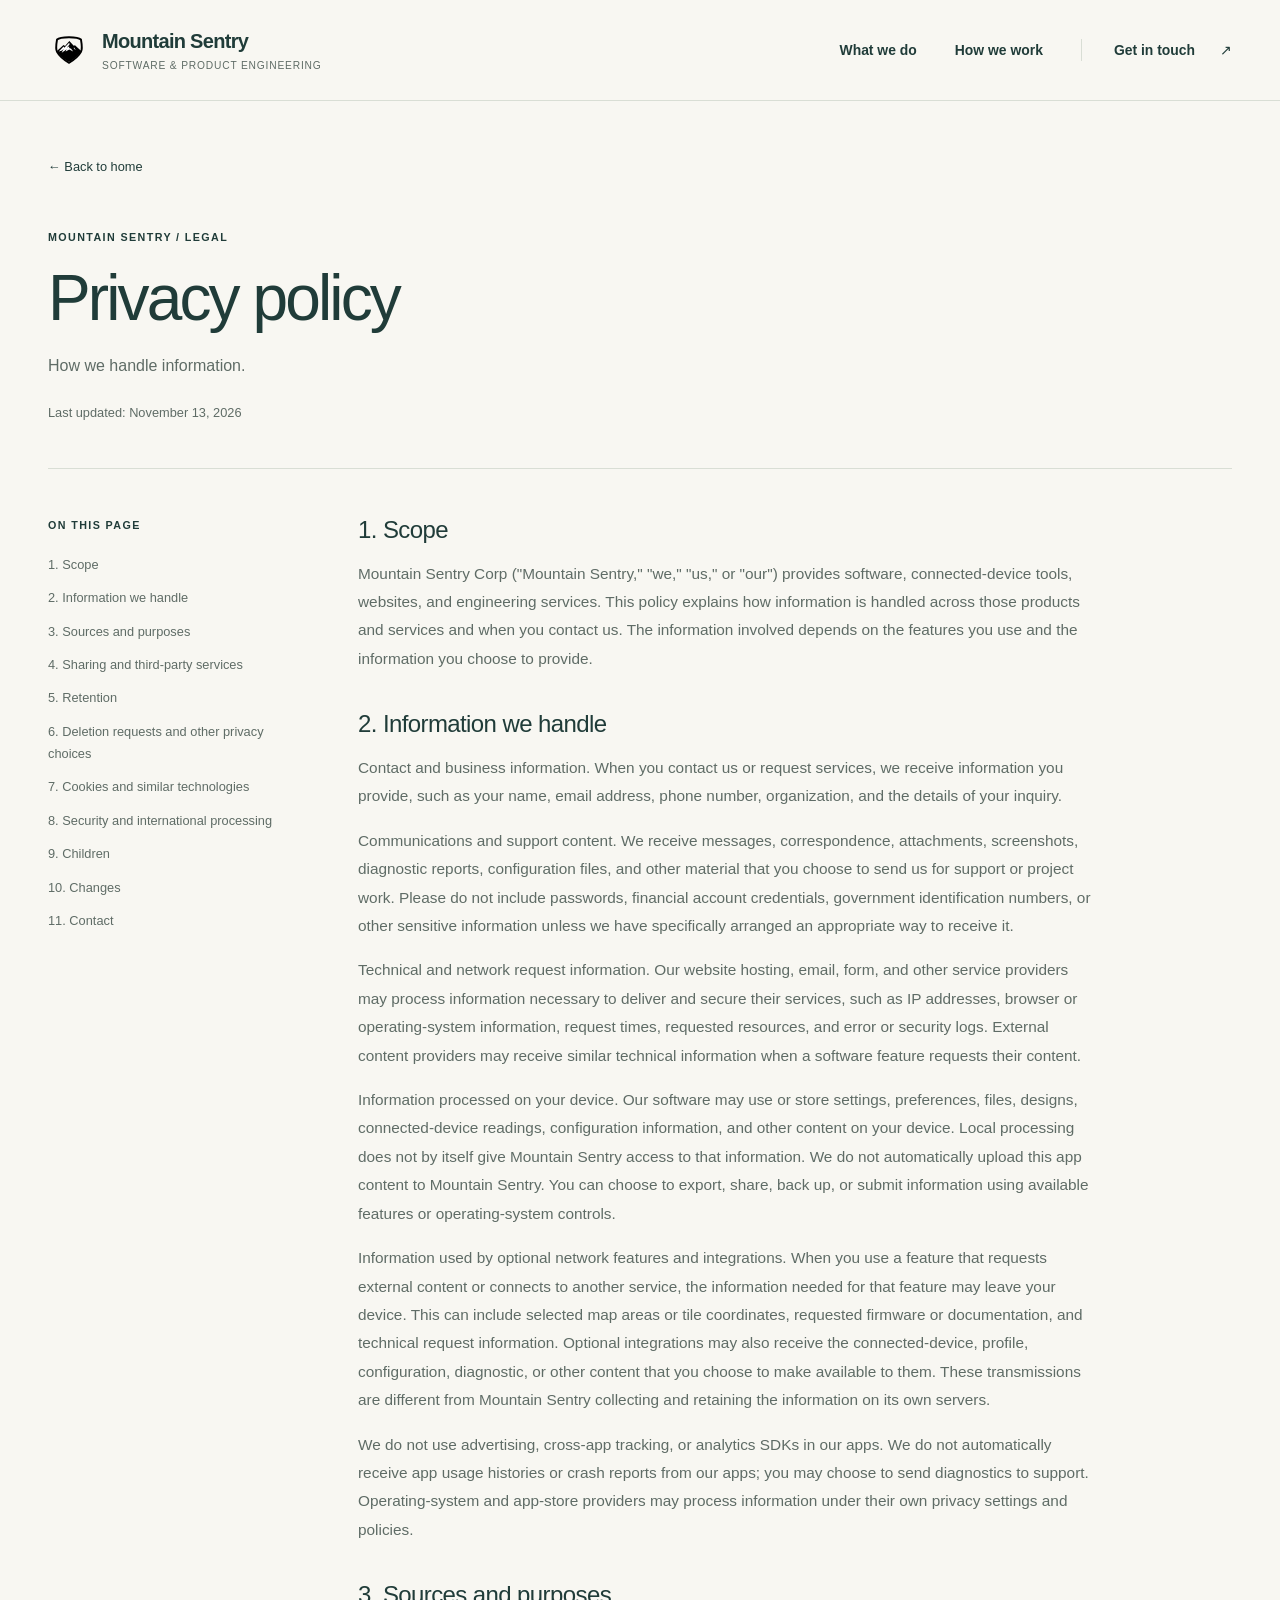
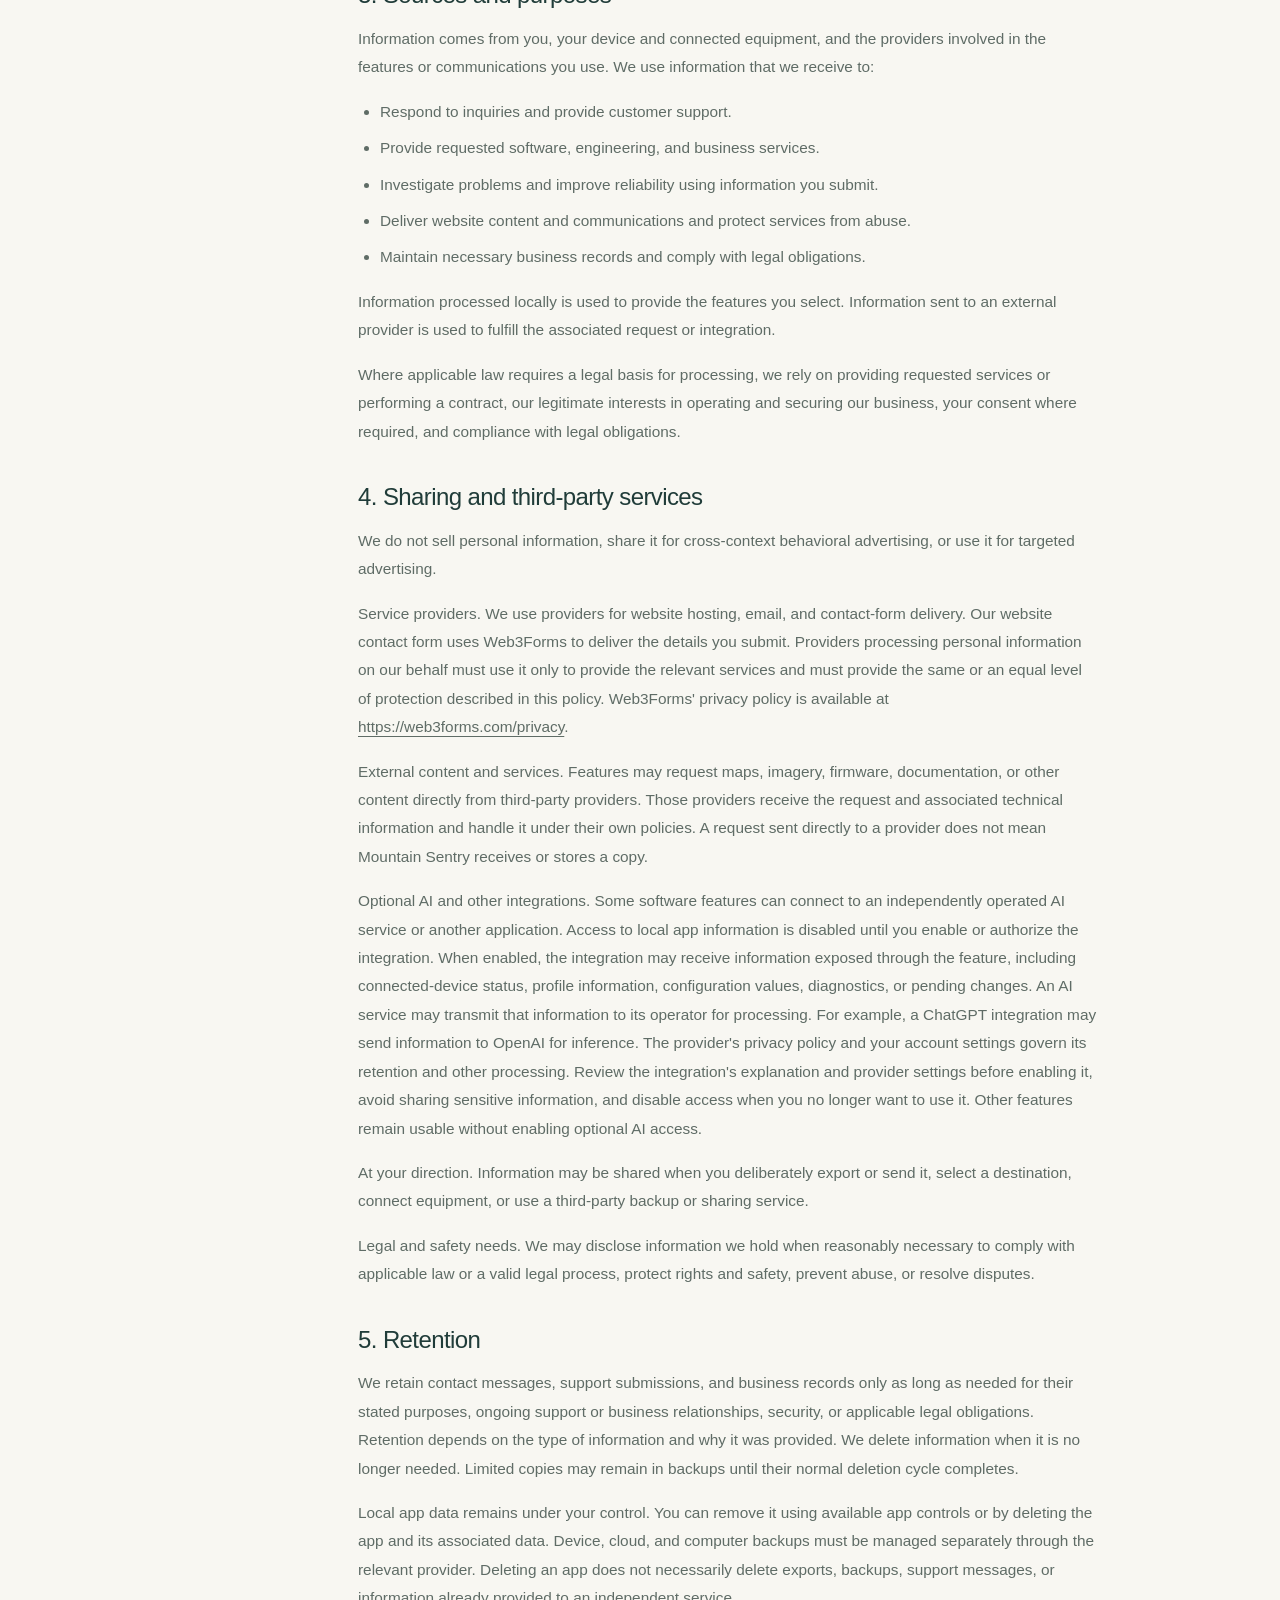
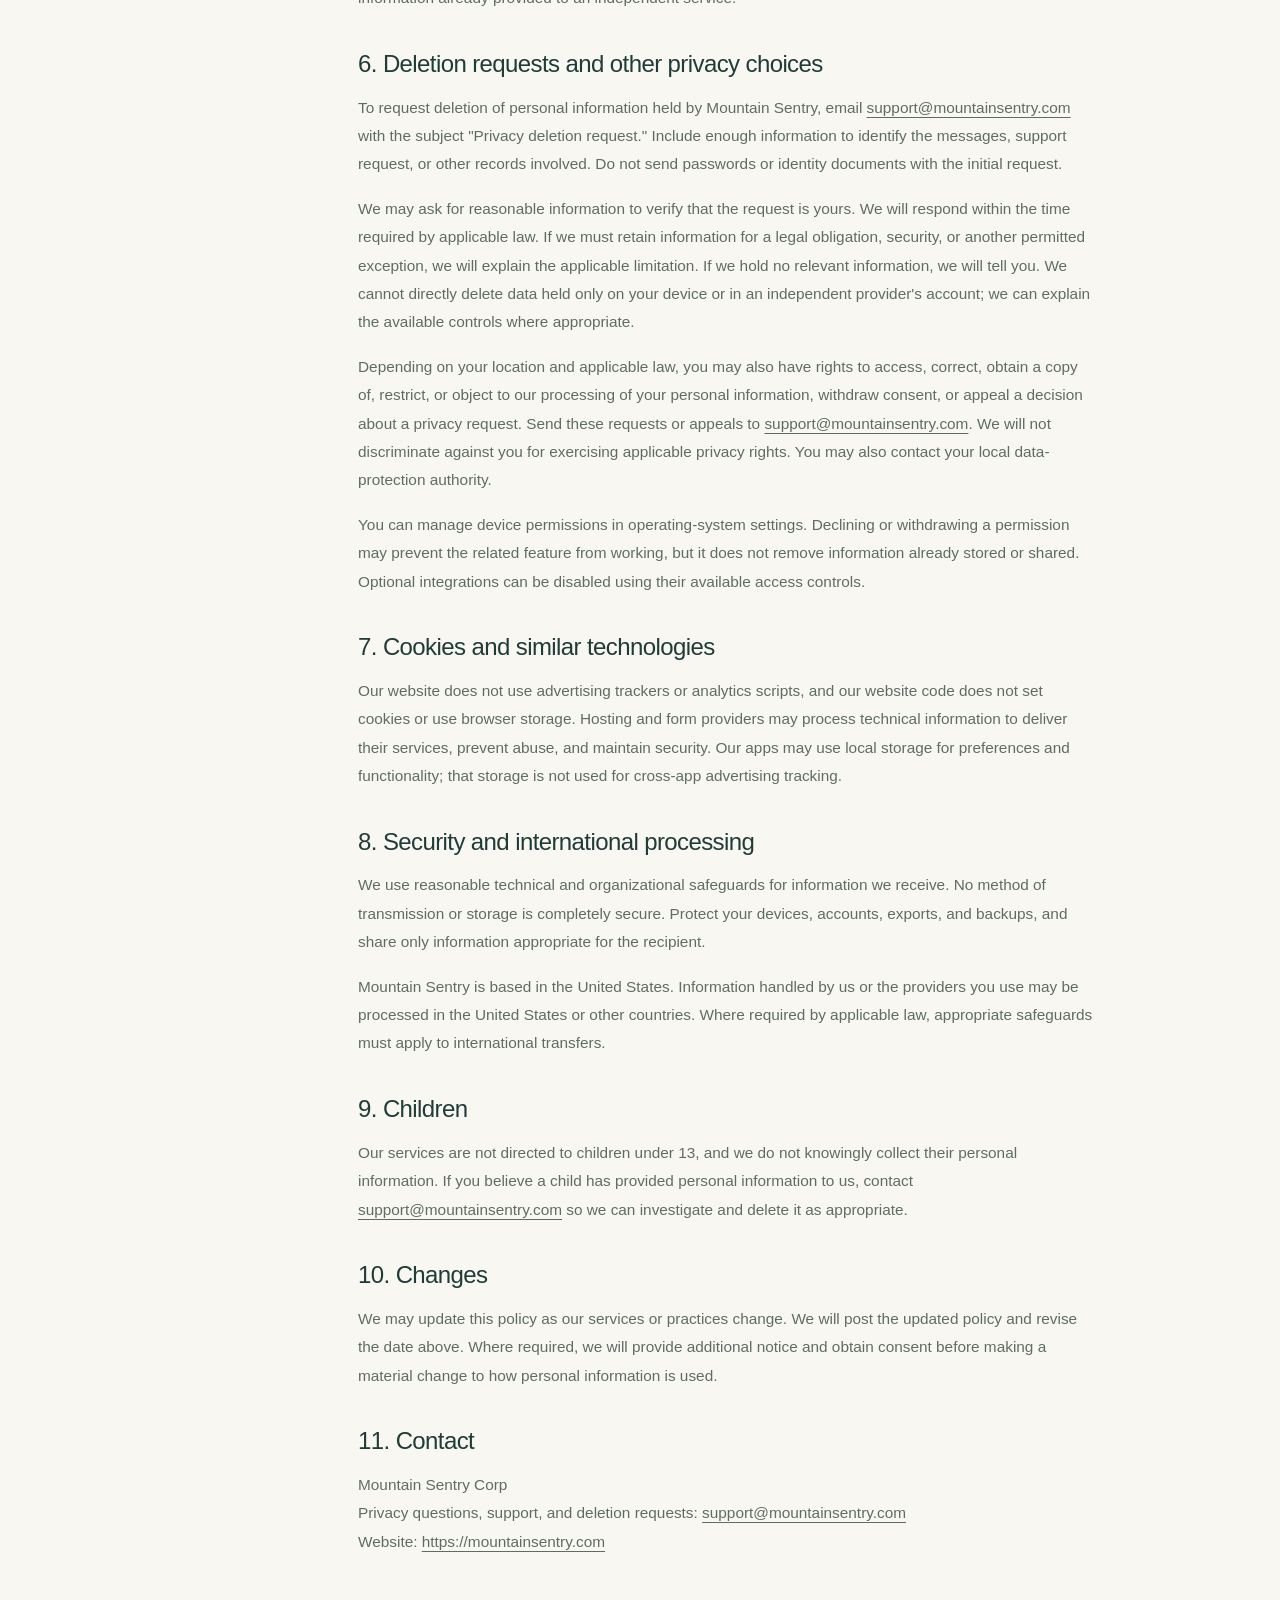
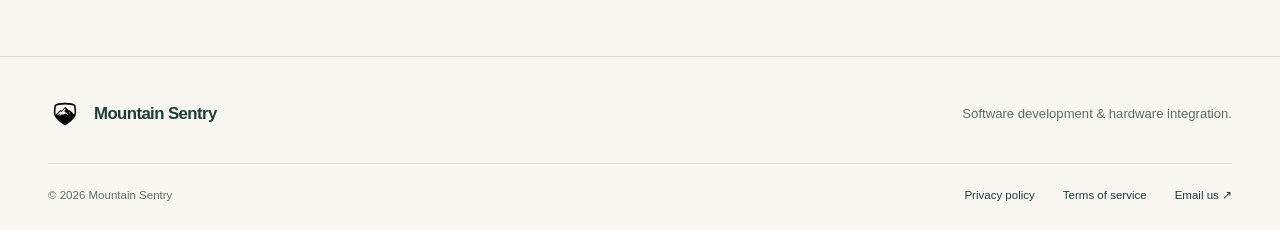
==== commit 9f3dc651: "update pp" ====
--- a/privacy-policy.html
+++ b/privacy-policy.html
@@ -52,156 +52,145 @@
               On this page
             </p>
             <ul>
-              <li>
-                <a href="#overview">Overview</a>
-              </li>
-              <li>
-                <a href="#apps">Information in our apps</a>
-              </li>
-              <li>
-                <a href="#website">Website and contact information</a>
-              </li>
-              <li>
-                <a href="#sharing">When information is shared</a>
-              </li>
-              <li>
-                <a href="#retention">Retention and deletion</a>
-              </li>
-              <li>
-                <a href="#choices">Permissions and your choices</a>
-              </li>
-              <li>
-                <a href="#security">Security and processing locations</a>
-              </li>
-              <li>
-                <a href="#children">Children’s privacy</a>
-              </li>
-              <li>
-                <a href="#changes">Changes to this policy</a>
-              </li>
-              <li>
-                <a href="#contact-privacy">Contact us</a>
-              </li>
+              <li><a href="#overview">1. Scope</a></li>
+              <li><a href="#apps">2. Information we handle</a></li>
+              <li><a href="#sources">3. Sources and purposes</a></li>
+              <li><a href="#sharing">4. Sharing and third-party services</a></li>
+              <li><a href="#retention">5. Retention</a></li>
+              <li><a href="#choices">6. Deletion requests and other privacy choices</a></li>
+              <li><a href="#cookies">7. Cookies and similar technologies</a></li>
+              <li><a href="#security">8. Security and international processing</a></li>
+              <li><a href="#children">9. Children</a></li>
+              <li><a href="#changes">10. Changes</a></li>
+              <li><a href="#contact-privacy">11. Contact</a></li>
             </ul>
           </nav>
         </aside>
         <article class="legal-content" aria-label="Privacy policy">
           <section id="overview">
-            <h2>
-              Overview
-            </h2>
-            <p>
-              This policy explains how Mountain Sentry handles information when you use our apps, visit our website, or contact us. It applies across our apps and services.
-            </p>
-            <div class="policy-summary">
-              <h2>
-                The short version
-              </h2>
-              <p>
-                Our apps do not collect personal information or send data off your device to Mountain Sentry or third parties. If you contact us, we use the information you send to respond to you.
-              </p>
-            </div>
+            <h2>1. Scope</h2>
+            <p>
+              Mountain Sentry Corp (&quot;Mountain Sentry,&quot; &quot;we,&quot; &quot;us,&quot; or &quot;our&quot;) provides software, connected-device tools, websites, and engineering services. This policy explains how information is handled across those products and services and when you contact us. The information involved depends on the features you use and the information you choose to provide.
+            </p>
           </section>
           <section id="apps">
-            <h2>
-              Information in our apps
-            </h2>
-            <p>
-              Our apps do not transmit personal information, files, location, device data, usage data, or crash reports to us or third-party services. We do not use analytics, advertising, or tracking SDKs in our apps.
-            </p>
-            <p>
-              Information used or created by an app stays on your device. Processing data on your device does not give Mountain Sentry access to it. Your device’s backup settings may make copies through your operating system provider; we do not receive those copies.
-            </p>
-          </section>
-          <section id="website">
-            <h2>
-              Website and contact information
-            </h2>
-            <p>
-              When you submit our contact form, you provide your name, email address, subject, and message. The form sends these details to Web3Forms, which delivers your message to us. If you email us, we receive your email address, your message, and any attachments you choose to send.
-            </p>
-            <p>
-              We use this information to answer questions, provide support, discuss work, and keep records of those conversations. Please do not include sensitive personal information in a message.
-            </p>
-            <p>
-              Our website does not use advertising trackers or analytics scripts, and its code does not set cookies or use browser storage. Hosting and form providers may process technical request information, such as IP address, browser details, and request time, to deliver the website, prevent abuse, and maintain security.
+            <h2>2. Information we handle</h2>
+            <p>
+              Contact and business information. When you contact us or request services, we receive information you provide, such as your name, email address, phone number, organization, and the details of your inquiry.
+            </p>
+            <p>
+              Communications and support content. We receive messages, correspondence, attachments, screenshots, diagnostic reports, configuration files, and other material that you choose to send us for support or project work. Please do not include passwords, financial account credentials, government identification numbers, or other sensitive information unless we have specifically arranged an appropriate way to receive it.
+            </p>
+            <p>
+              Technical and network request information. Our website hosting, email, form, and other service providers may process information necessary to deliver and secure their services, such as IP addresses, browser or operating-system information, request times, requested resources, and error or security logs. External content providers may receive similar technical information when a software feature requests their content.
+            </p>
+            <p>
+              Information processed on your device. Our software may use or store settings, preferences, files, designs, connected-device readings, configuration information, and other content on your device. Local processing does not by itself give Mountain Sentry access to that information. We do not automatically upload this app content to Mountain Sentry. You can choose to export, share, back up, or submit information using available features or operating-system controls.
+            </p>
+            <p>
+              Information used by optional network features and integrations. When you use a feature that requests external content or connects to another service, the information needed for that feature may leave your device. This can include selected map areas or tile coordinates, requested firmware or documentation, and technical request information. Optional integrations may also receive the connected-device, profile, configuration, diagnostic, or other content that you choose to make available to them. These transmissions are different from Mountain Sentry collecting and retaining the information on its own servers.
+            </p>
+            <p>
+              We do not use advertising, cross-app tracking, or analytics SDKs in our apps. We do not automatically receive app usage histories or crash reports from our apps; you may choose to send diagnostics to support. Operating-system and app-store providers may process information under their own privacy settings and policies.
+            </p>
+          </section>
+          <section id="sources">
+            <h2>3. Sources and purposes</h2>
+            <p>
+              Information comes from you, your device and connected equipment, and the providers involved in the features or communications you use. We use information that we receive to:
+            </p>
+            <ul>
+              <li>Respond to inquiries and provide customer support.</li>
+              <li>Provide requested software, engineering, and business services.</li>
+              <li>Investigate problems and improve reliability using information you submit.</li>
+              <li>Deliver website content and communications and protect services from abuse.</li>
+              <li>Maintain necessary business records and comply with legal obligations.</li>
+            </ul>
+            <p>
+              Information processed locally is used to provide the features you select. Information sent to an external provider is used to fulfill the associated request or integration.
+            </p>
+            <p>
+              Where applicable law requires a legal basis for processing, we rely on providing requested services or performing a contract, our legitimate interests in operating and securing our business, your consent where required, and compliance with legal obligations.
             </p>
           </section>
           <section id="sharing">
-            <h2>
-              When information is shared
-            </h2>
-            <p>
-              We do not sell personal information or share it for targeted advertising. Our apps do not share data with us or third parties.
-            </p>
-            <p>
-              For website visits and messages, service providers process information needed to host the website, deliver email, and handle the contact form. Web3Forms handles form submissions under its <a href="https://web3forms.com/privacy">privacy policy</a>. We require providers handling personal information on our behalf to protect it to the same or an equal standard described in this policy and to use it only to provide their services to us.
-            </p>
-            <p>
-              We may disclose information if required by law, to respond to a valid legal request, or to protect people’s rights and safety.
+            <h2>4. Sharing and third-party services</h2>
+            <p>
+              We do not sell personal information, share it for cross-context behavioral advertising, or use it for targeted advertising.
+            </p>
+            <p>
+              Service providers. We use providers for website hosting, email, and contact-form delivery. Our website contact form uses Web3Forms to deliver the details you submit. Providers processing personal information on our behalf must use it only to provide the relevant services and must provide the same or an equal level of protection described in this policy. Web3Forms&#x27; privacy policy is available at <a href="https://web3forms.com/privacy">https://web3forms.com/privacy</a>.
+            </p>
+            <p>
+              External content and services. Features may request maps, imagery, firmware, documentation, or other content directly from third-party providers. Those providers receive the request and associated technical information and handle it under their own policies. A request sent directly to a provider does not mean Mountain Sentry receives or stores a copy.
+            </p>
+            <p>
+              Optional AI and other integrations. Some software features can connect to an independently operated AI service or another application. Access to local app information is disabled until you enable or authorize the integration. When enabled, the integration may receive information exposed through the feature, including connected-device status, profile information, configuration values, diagnostics, or pending changes. An AI service may transmit that information to its operator for processing. For example, a ChatGPT integration may send information to OpenAI for inference. The provider&#x27;s privacy policy and your account settings govern its retention and other processing. Review the integration&#x27;s explanation and provider settings before enabling it, avoid sharing sensitive information, and disable access when you no longer want to use it. Other features remain usable without enabling optional AI access.
+            </p>
+            <p>
+              At your direction. Information may be shared when you deliberately export or send it, select a destination, connect equipment, or use a third-party backup or sharing service.
+            </p>
+            <p>
+              Legal and safety needs. We may disclose information we hold when reasonably necessary to comply with applicable law or a valid legal process, protect rights and safety, prevent abuse, or resolve disputes.
             </p>
           </section>
           <section id="retention">
-            <h2>
-              Retention and deletion
-            </h2>
-            <p>
-              We do not hold copies of data from our apps. You control information stored on your device and can remove it using the app’s delete controls, where available, or by deleting the app and its local data. Copies in device backups must be managed through your backup provider.
-            </p>
-            <p>
-              We keep contact messages for as long as needed to respond and manage the resulting support or business relationship. We then delete information we no longer need, unless we must keep it for legal, accounting, or dispute-related reasons. If an exception applies to a deletion request, we will explain it. Copies in service-provider backups may remain until their normal deletion cycle completes.
-            </p>
-            <p>
-              To request deletion of messages or other information you have sent us, email <a href="mailto:privacy@mountainsentry.com">privacy@mountainsentry.com</a>. Include enough detail to help us find your information; do not send passwords or identity documents.
+            <h2>5. Retention</h2>
+            <p>
+              We retain contact messages, support submissions, and business records only as long as needed for their stated purposes, ongoing support or business relationships, security, or applicable legal obligations. Retention depends on the type of information and why it was provided. We delete information when it is no longer needed. Limited copies may remain in backups until their normal deletion cycle completes.
+            </p>
+            <p>
+              Local app data remains under your control. You can remove it using available app controls or by deleting the app and its associated data. Device, cloud, and computer backups must be managed separately through the relevant provider. Deleting an app does not necessarily delete exports, backups, support messages, or information already provided to an independent service.
             </p>
           </section>
           <section id="choices">
-            <h2>
-              Permissions and your choices
-            </h2>
-            <p>
-              If an app needs a device permission for a feature, it asks through your operating system and explains why. You can decline or withdraw permission at any time in your device settings. The feature that depends on that permission may stop working. Granting permission does not cause information to be sent to us.
-            </p>
-            <p>
-              You can stop using an app and remove its local data at any time. Withdrawing a device permission does not erase existing local data; delete that data separately if you want to remove it.
-            </p>
-            <p>
-              Depending on where you live, you may have rights to access, correct, receive a copy of, or delete personal information we hold, restrict its use, object to processing, or withdraw consent. Contact <a href="mailto:privacy@mountainsentry.com">privacy@mountainsentry.com</a> to make a request. We may need to verify that the request is yours. You may also contact your local data protection authority.
+            <h2>6. Deletion requests and other privacy choices</h2>
+            <p>
+              To request deletion of personal information held by Mountain Sentry, email <a href="mailto:support@mountainsentry.com">support@mountainsentry.com</a> with the subject &quot;Privacy deletion request.&quot; Include enough information to identify the messages, support request, or other records involved. Do not send passwords or identity documents with the initial request.
+            </p>
+            <p>
+              We may ask for reasonable information to verify that the request is yours. We will respond within the time required by applicable law. If we must retain information for a legal obligation, security, or another permitted exception, we will explain the applicable limitation. If we hold no relevant information, we will tell you. We cannot directly delete data held only on your device or in an independent provider&#x27;s account; we can explain the available controls where appropriate.
+            </p>
+            <p>
+              Depending on your location and applicable law, you may also have rights to access, correct, obtain a copy of, restrict, or object to our processing of your personal information, withdraw consent, or appeal a decision about a privacy request. Send these requests or appeals to <a href="mailto:support@mountainsentry.com">support@mountainsentry.com</a>. We will not discriminate against you for exercising applicable privacy rights. You may also contact your local data-protection authority.
+            </p>
+            <p>
+              You can manage device permissions in operating-system settings. Declining or withdrawing a permission may prevent the related feature from working, but it does not remove information already stored or shared. Optional integrations can be disabled using their available access controls.
+            </p>
+          </section>
+          <section id="cookies">
+            <h2>7. Cookies and similar technologies</h2>
+            <p>
+              Our website does not use advertising trackers or analytics scripts, and our website code does not set cookies or use browser storage. Hosting and form providers may process technical information to deliver their services, prevent abuse, and maintain security. Our apps may use local storage for preferences and functionality; that storage is not used for cross-app advertising tracking.
             </p>
           </section>
           <section id="security">
-            <h2>
-              Security and processing locations
-            </h2>
-            <p>
-              We use reasonable safeguards to protect messages and other information we receive. No method of transmission or storage is completely secure.
-            </p>
-            <p>
-              Mountain Sentry is based in the United States. Website and communication providers may process information in the United States or other countries. Where required, we use appropriate safeguards for transfers of personal information.
+            <h2>8. Security and international processing</h2>
+            <p>
+              We use reasonable technical and organizational safeguards for information we receive. No method of transmission or storage is completely secure. Protect your devices, accounts, exports, and backups, and share only information appropriate for the recipient.
+            </p>
+            <p>
+              Mountain Sentry is based in the United States. Information handled by us or the providers you use may be processed in the United States or other countries. Where required by applicable law, appropriate safeguards must apply to international transfers.
             </p>
           </section>
           <section id="children">
-            <h2>
-              Children’s privacy
-            </h2>
-            <p>
-              Our services are not directed to children under 13, and we do not knowingly collect their personal information. If you believe a child has sent us personal information, contact us so we can remove it.
+            <h2>9. Children</h2>
+            <p>
+              Our services are not directed to children under 13, and we do not knowingly collect their personal information. If you believe a child has provided personal information to us, contact <a href="mailto:support@mountainsentry.com">support@mountainsentry.com</a> so we can investigate and delete it as appropriate.
             </p>
           </section>
           <section id="changes">
-            <h2>
-              Changes to this policy
-            </h2>
-            <p>
-              We will post changes on this page and update the date above. If our data practices change materially, we will provide notice and request consent where required before starting that collection or use.
+            <h2>10. Changes</h2>
+            <p>
+              We may update this policy as our services or practices change. We will post the updated policy and revise the date above. Where required, we will provide additional notice and obtain consent before making a material change to how personal information is used.
             </p>
           </section>
           <section id="contact-privacy">
-            <h2>
-              Contact us
-            </h2>
-            <p>
-              Mountain Sentry is responsible for the information described in this policy. For questions or privacy requests, email <a href="mailto:privacy@mountainsentry.com">privacy@mountainsentry.com</a>.
+            <h2>11. Contact</h2>
+            <p>
+              Mountain Sentry Corp<br>
+              Privacy questions, support, and deletion requests: <a href="mailto:support@mountainsentry.com">support@mountainsentry.com</a><br>
+              Website: <a href="https://mountainsentry.com">https://mountainsentry.com</a>
             </p>
           </section>
         </article>
